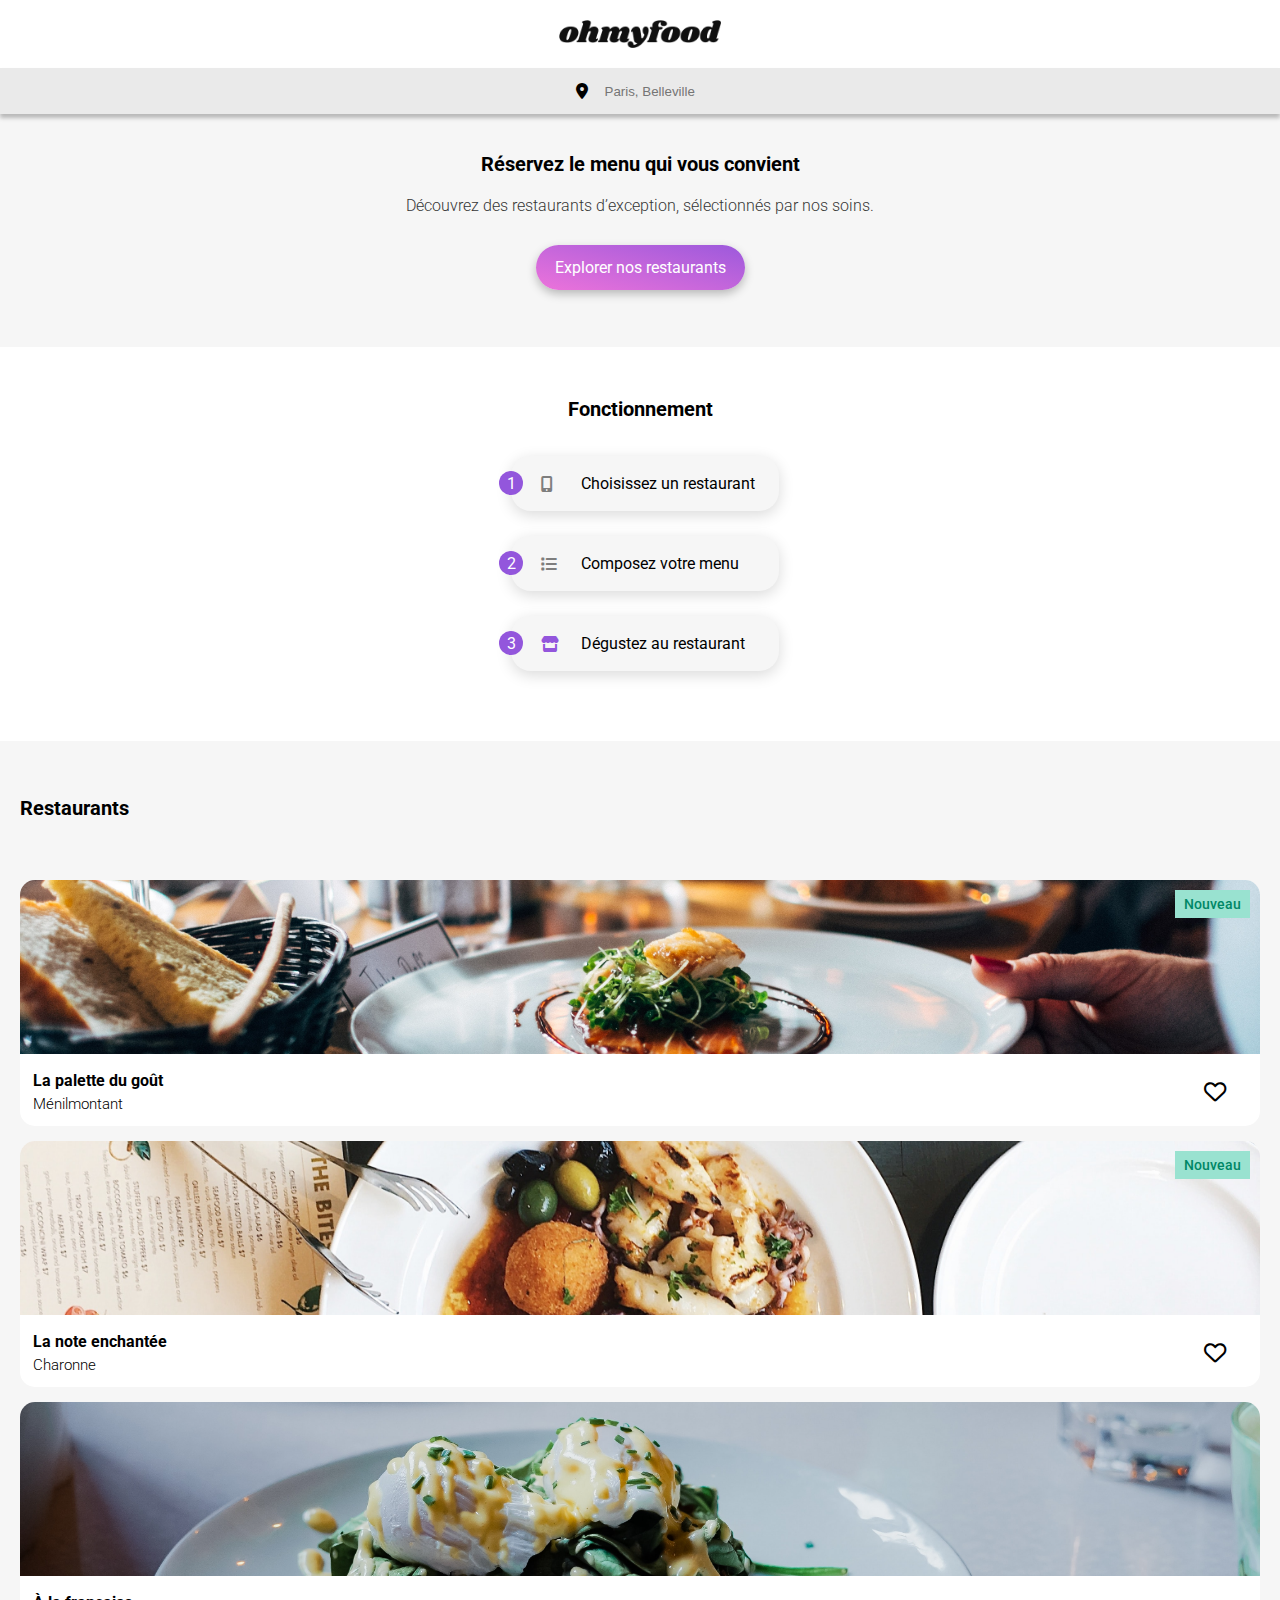
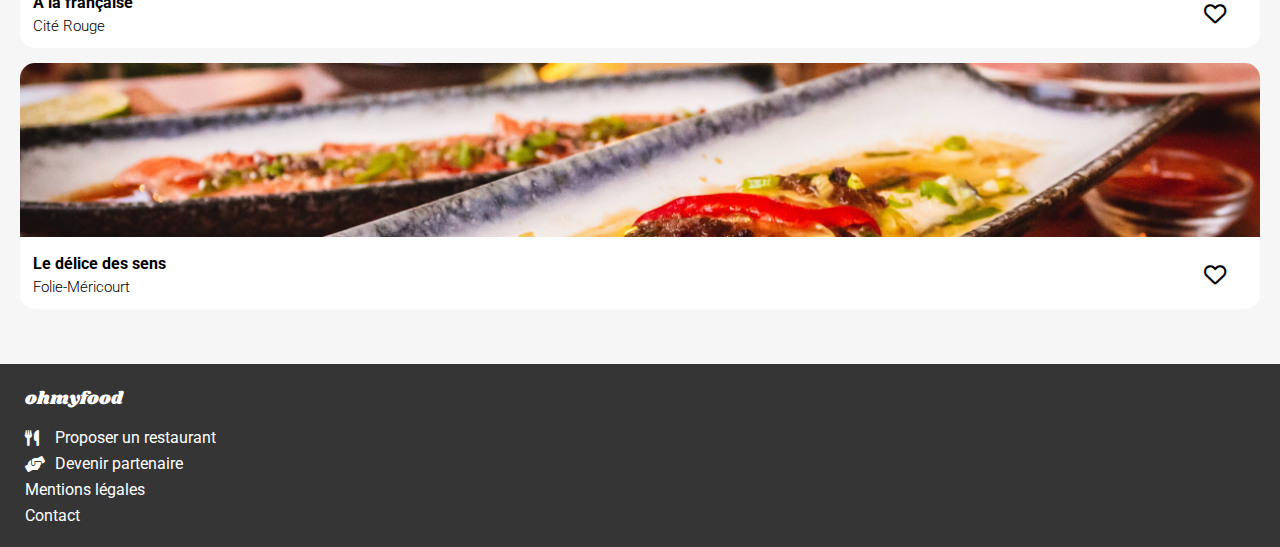
==== index.html @ d8107419 "ajout de l'animation de la slidebar page restaurant" ====
<!DOCTYPE html>
<html lang="fr">
<head>
    <meta charset="UTF-8">
    <meta name="viewport" content="width=device-width, initial-scale=1.0">
    <link href="https://cdnjs.cloudflare.com/ajax/libs/font-awesome/6.0.0-beta3/css/all.min.css" rel="stylesheet">
    <link rel="preconnect" href="https://fonts.googleapis.com">
    <link rel="preconnect" href="https://fonts.gstatic.com" crossorigin>
    <link href="https://fonts.googleapis.com/css2?family=Roboto:wght@300;500;700&family=Shrikhand&display=swap" rel="stylesheet">
    <link rel="stylesheet" href="/assets/scss/bases.css">
    <link rel="stylesheet" href="assets/scss/home-page.css">
    <title>Acceuil Ohmyfood</title>
</head>
<body>
    <header class="header">
        <img class="header_logo" src="/assets/images/logo/ohmyfood.png" alt="ohmyfood">
    </header>
    <main>
            <form class="search-location" action="#" method="get">
                <i class="fa-solid fa-location-dot"></i>
                <input type="text" placeholder="Paris, Belleville">
            </form>
            <section class="link-restaurants">
                <h1>Réservez le menu qui vous convient</h1>
                <p>Découvrez des restaurants d’exception, sélectionnés par nos soins.</p>
                <a class="button" href="la-palette-du-gout.html">Explorer nos restaurants</a>
            </section>
            <section class="how-it-works">
                <h1 class="how-it-works_title">Fonctionnement</h1>
                    <ul class="how-it-works_table">
                        <li class="how-it-works_table_list">
                            <div class="how-it-works_table_list_content">
                                <span class="how-it-works_table_list_numbers">1</span>
                                <i class="fa-solid fa-mobile-screen-button"></i>
                                <p>Choisissez un restaurant</p>
                            </div>
                        </li>
                        <li class="how-it-works_table_list">
                            <div class="how-it-works_table_list_content">
                                <span class="how-it-works_table_list_numbers">2</span>
                                <i class="fa-solid fa-list"></i>
                                <p>Composez votre menu</p>
                            </div>
                        </li>
                        <li class="how-it-works_table_list">
                            <div class="how-it-works_table_list_content">
                                <span class="how-it-works_table_list_numbers">3</span>
                                <i class="fa-solid fa-store"></i>
                                <p>Dégustez au restaurant</p>
                            </div>
                        </li>
                    </ul>
            </section>
    <section class="restaurants">
        <h1>Restaurants</h1>
        <a href="la-palette-du-gout.html">
        <div class="restaurants_container">
            <div class="restaurants_container_card">
                <img src="/assets/images/restaurants/jay-wennington-N_Y88TWmGwA-unsplash.jpg"
                alt="Image du restaurant la palette du goût">
                <span class="restaurants_container_card_new">Nouveau</span>
                <div class="restaurants_container_card_content">
                    <div class="restaurants_container_card_content_text">
                        <h2>La palette du goût</h2>
                        <p>Ménilmontant</p>
                    </div>
                    <input type="checkbox" name="heart" id="heart1">
                    <label for="heart1">
                        <i class="fa-regular fa-heart"></i>
                        <i class="fa-solid fa-heart"></i>
                    </label>
                </div>
            </div>
        </a>
        <a href="la-note-enchantee.html">
            <div class="restaurants_container_card">
                <img src="/assets/images/restaurants/stil-u2Lp8tXIcjw-unsplash.jpg"
                alt="Image du restaurant La note enchantée">
                <span class="restaurants_container_card_new">Nouveau</span>
                <div class="restaurants_container_card_content">
                    <div class="restaurants_container_card_content_text">
                        <h2>La note enchantée</h2>
                        <p>Charonne</p>
                    </div>
                    <input type="checkbox" name="heart" id="heart2">
                    <label for="heart2">
                        <i class="fa-regular fa-heart"></i>
                        <i class="fa-solid fa-heart"></i>
                    </label>
                </div>
            </div>
        </a>
        <a href="a-la-française.html">
            <div class="restaurants_container_card">
                <img src="/assets/images/restaurants/toa-heftiba-DQKerTsQwi0-unsplash.jpg"
                alt="Image du restaurant À la française">
                <div class="restaurants_container_card_content">
                    <div class="restaurants_container_card_content_text">
                        <h2>À la française</h2>
                        <p>Cité Rouge</p>
                    </div>
                    <input type="checkbox" name="heart" id="heart3">
                    <label for="heart3">
                        <i class="fa-regular fa-heart"></i>
                        <i class="fa-solid fa-heart"></i>
                    </label>
                </div>
            </div>
        </a>
        <a href="le-delice-des-sens.html">
        <div class="restaurants_container_card">
                <img src="/assets/images/restaurants/louis-hansel-shotsoflouis-qNBGVyOCY8Q-unsplash.jpg"
                alt="Image du restaurant Le délice des sens">
                <div class="restaurants_container_card_content">
                    <div class="restaurants_container_card_content_text">
                        <h2>Le délice des sens</h2>
                        <p>Folie-Méricourt</p>
                    </div>
                    <input type="checkbox" name="heart" id="heart4">
                    <label for="heart4">
                        <i class="fa-regular fa-heart"></i>
                        <i class="fa-solid fa-heart"></i>
                    </label>
                </div>
            </div>
        </a>
        </div>
    </section>
</main>
    <footer class="footer">
        <h1 class="footer_logo">ohmyfood</h1>
        <ul class="footer_links">
            <li>
                <a href="#">
                    <i class="fa-solid fa-utensils"></i>
                    Proposer un restaurant
                </a>
            </li>
            <li>
                <a href="#">
                    <i class="fa-solid fa-handshake-angle"></i>
                    Devenir partenaire
                </a>
            </li>
            <li>
                <a href="#">
                    Mentions légales
                </a>
            </li>
            <li>
                <a href="mailto:ohmyfood@email.com?subject=Contact">
                    Contact
                </a>
            </li>
        </ul>
    </footer>

</body>
</html>
---- assets/scss/bases.css ----
.header {
  background-color: white;
  padding: 20px;
  box-shadow: 0px 2px 4px 0px rgba(0, 0, 0, 0.1490196078);
}
.header_logo {
  width: 162px;
}

.footer {
  display: flex;
  flex-direction: column;
  justify-content: center;
  align-items: baseline;
  gap: 16px;
  padding: 22px 25px;
}
.footer_logo {
  color: white;
}
.footer_links {
  display: flex;
  flex-direction: column;
  justify-content: baseline;
  align-items: baseline;
  gap: 7px;
}
.footer_links i {
  width: 20px;
}
.footer_links a {
  display: flex;
  flex-direction: row;
  justify-content: baseline;
  align-items: center;
  gap: 10px;
}

* {
  margin: 0;
  padding: 0;
  box-sizing: border-box;
}

body {
  font-family: "Roboto";
  font-size: 16px;
  font-weight: 400;
  background-color: #F6F6F6;
}

img {
  object-fit: cover;
}

h1 {
  font-family: "Roboto";
  font-size: 20px;
  font-weight: 700;
}

a {
  color: white;
  text-decoration: none;
}

li {
  list-style-type: none;
}

input[type=checkbox] {
  display: none;
}

footer {
  background-color: #353535;
}
footer .footer_logo {
  font-family: "Shrikhand";
  font-size: 18px;
  font-weight: 400;
}

/*# sourceMappingURL=bases.css.map */
---- assets/scss/home-page.css ----
.button, .submit {
  transition: all 300ms;
}

.button:hover, .submit:hover {
  opacity: 0.8;
  box-shadow: 0px 4px 10px 0px rgba(0, 0, 0, 0.4392156863);
}

.fa-solid.fa-heart {
  background: linear-gradient(193.33deg, #9356DC -11.44%, #FF79DA 123.93%);
  background-clip: text;
  -webkit-background-clip: text;
  -webkit-text-fill-color: transparent;
  opacity: 0;
}

input:checked + label .fa-solid.fa-heart {
  opacity: 1;
}

.menu_cards_slidebar {
  transition: all 500ms ease;
}

input:checked ~ .menu_cards_slidebar {
  transform: translateX(-50px);
  box-shadow: -15px 0 30px rgb(255, 255, 255);
}

input:checked + label span {
  width: 65%;
  overflow: hidden;
  text-overflow: ellipsis;
  white-space: nowrap;
}

label span {
  transition: all 1s;
}

.header {
  display: flex;
  flex-direction: row;
  justify-content: center;
  align-items: center;
  gap: 0;
}

.link-restaurants p {
  font-family: "Roboto";
  font-size: 16px;
  font-weight: 300;
  color: #353535;
}

.restaurants h2 {
  font-family: "Roboto";
  font-size: 16px;
  font-weight: 700;
}
.restaurants p {
  font-family: "Roboto";
  font-size: 15px;
  font-weight: 300;
}

main .search-location {
  display: flex;
  flex-direction: row;
  justify-content: center;
  align-items: center;
  gap: 17px;
  background-color: #EAEAEA;
  box-shadow: 0px 4px 4px 0px rgba(0, 0, 0, 0.2509803922);
  padding: 15px;
}
main .search-location input {
  outline: none;
  border: none;
  width: 100px;
  background-color: inherit;
}
main .link-restaurants {
  display: flex;
  flex-direction: column;
  justify-content: center;
  align-items: center;
  gap: 0;
  padding: 38px 0 57px;
  text-align: center;
}
main .link-restaurants h1 {
  width: 70%;
}
main .link-restaurants p {
  margin: 20px 0 30px;
  width: 90%;
}
main .link-restaurants .button {
  padding: 13px 19px;
  background: linear-gradient(193.33deg, #9356DC -11.44%, #FF79DA 123.93%);
  border-radius: 25px;
  box-shadow: 0px 4px 10px 0px rgba(0, 0, 0, 0.2509803922);
}
main .how-it-works {
  display: flex;
  flex-direction: column;
  justify-content: center;
  align-items: center;
  gap: 35px;
  background-color: white;
  padding: 50px 20px 70px;
}
main .how-it-works_table {
  display: flex;
  flex-direction: column;
  justify-content: center;
  align-items: center;
  gap: 25px;
}
main .how-it-works_table_list {
  position: relative;
  background-color: #F6F6F6;
  box-shadow: 0px 4px 15px 0px rgba(0, 0, 0, 0.1490196078);
  border-radius: 20px;
  width: 268px;
  padding: 18px 0px;
  margin-left: 10px;
}
main .how-it-works_table_list_content {
  display: flex;
  flex-direction: row;
  justify-content: baseline;
  align-items: center;
  gap: 20px;
  padding-left: 30px;
}
main .how-it-works_table_list i {
  color: #7E7E7E;
  width: 20px;
}
main .how-it-works_table_list .fa-store {
  color: #9356DC;
}
main .how-it-works_table_list_numbers {
  display: flex;
  flex-direction: row;
  justify-content: center;
  align-items: center;
  gap: 0;
  position: absolute;
  top: 15px;
  left: -12px;
  right: 0px;
  bottom: 0px;
  width: 24px;
  height: 24px;
  border-radius: 50%;
  background-color: #9356DC;
  color: white;
}
main .restaurants {
  display: flex;
  flex-direction: column;
  justify-content: baseline;
  align-items: baseline;
  gap: 30px;
  padding: 55px 20px;
}
main .restaurants a {
  width: 100%;
  color: inherit;
}
main .restaurants_container {
  display: flex;
  flex-direction: column;
  justify-content: center;
  align-items: center;
  gap: 15px;
  width: 100%;
}
main .restaurants_container_card {
  position: relative;
  width: 100%;
  background-color: white;
  border-radius: 15px;
}
main .restaurants_container_card_new {
  position: absolute;
  top: 10px;
  right: 10px;
  font-size: 14px;
  font-weight: 500;
  background-color: #99E2D0;
  color: #008766;
  padding: 6px 9px;
}
main .restaurants_container_card img {
  width: 100%;
  height: 174px;
  border-radius: 15px 15px 0 0;
}
main .restaurants_container_card_content {
  display: flex;
  flex-direction: row;
  justify-content: space-between;
  align-items: center;
  gap: 0;
  padding: 13px 25px 13px 13px;
}
main .restaurants_container_card_content_text {
  display: flex;
  flex-direction: column;
  justify-content: baseline;
  align-items: baseline;
  gap: 5px;
}
main .restaurants_container_card_content label {
  display: flex;
  flex-direction: row;
  justify-content: center;
  align-items: center;
  gap: 0;
  position: relative;
  width: 40px;
  height: 40px;
  cursor: pointer;
}
main .restaurants_container_card_content label .fa-regular.fa-heart {
  display: flex;
  flex-direction: row;
  justify-content: center;
  align-items: center;
  gap: 0;
  position: relative;
  font-size: 1.4rem;
  z-index: 1;
}
main .restaurants_container_card_content label .fa-solid.fa-heart {
  display: flex;
  flex-direction: row;
  justify-content: center;
  align-items: center;
  gap: 0;
  position: absolute;
  font-size: 1.4rem;
  z-index: 2;
}

/*# sourceMappingURL=home-page.css.map */
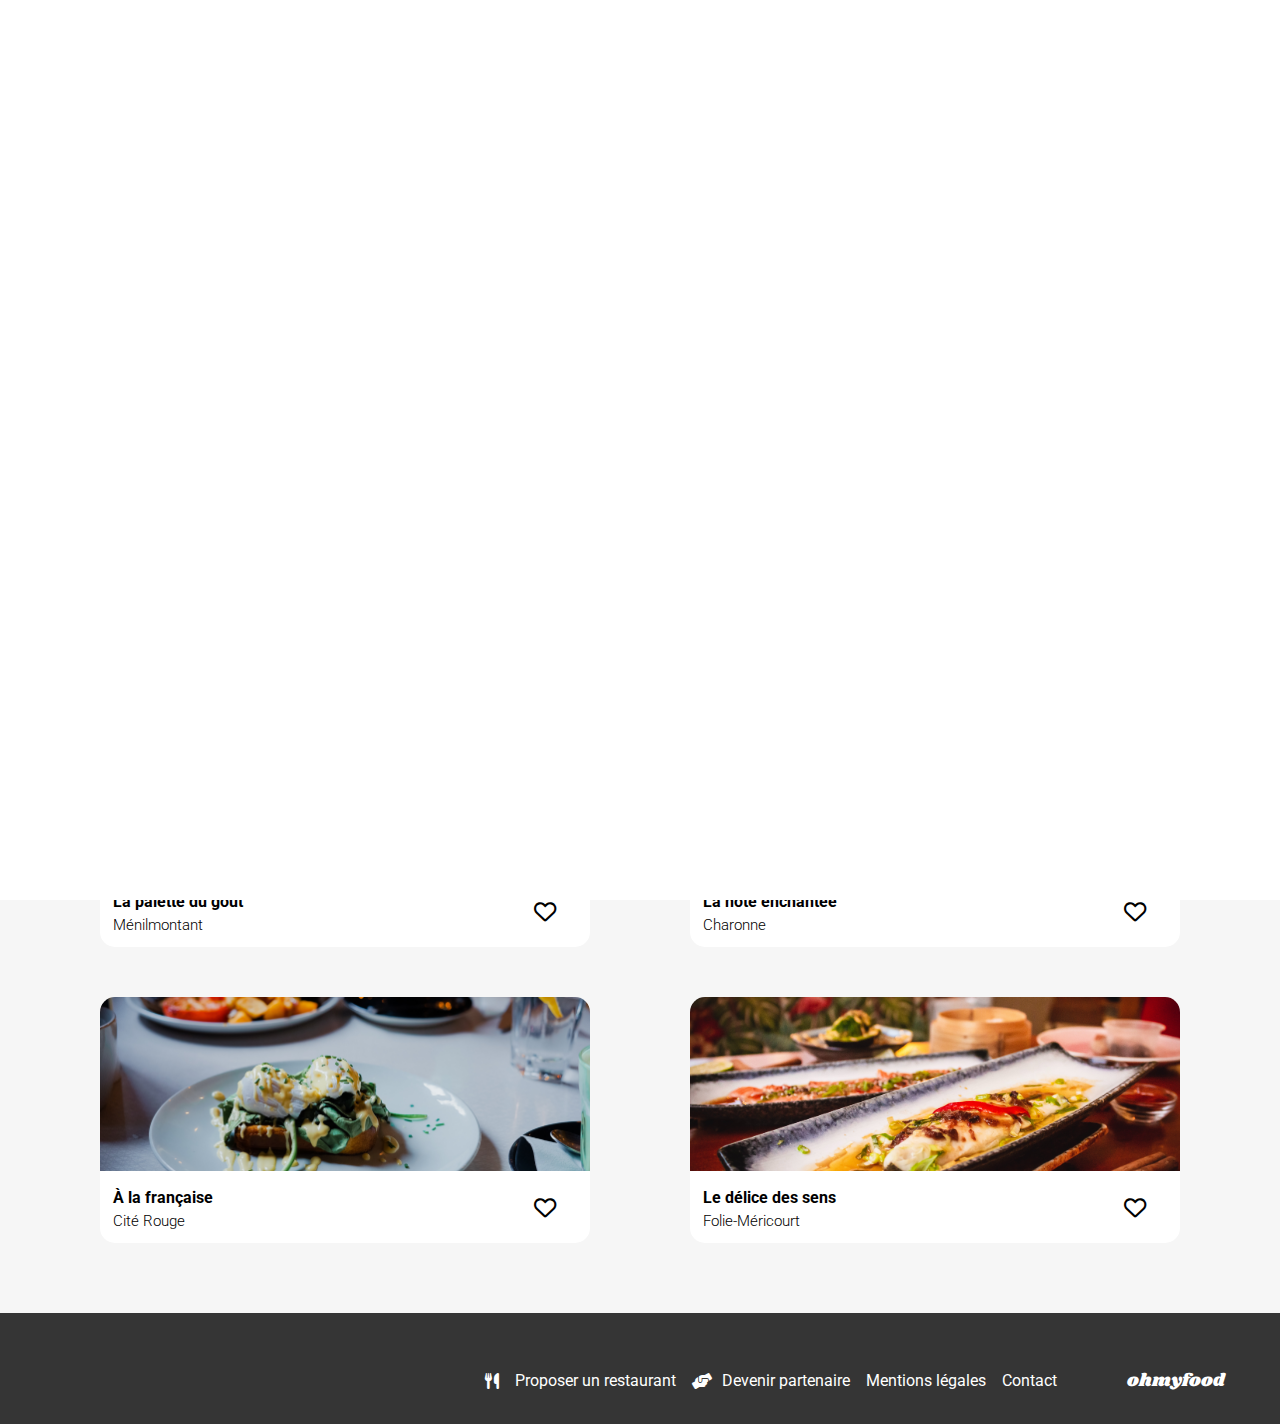
==== commit d12cfb81: "projet fonctionnel manque relecture et correctifs" ====
--- a/index.html
+++ b/index.html
@@ -7,15 +7,14 @@
     <link rel="preconnect" href="https://fonts.googleapis.com">
     <link rel="preconnect" href="https://fonts.gstatic.com" crossorigin>
     <link href="https://fonts.googleapis.com/css2?family=Roboto:wght@300;500;700&family=Shrikhand&display=swap" rel="stylesheet">
-    <link rel="stylesheet" href="/assets/scss/bases.css">
     <link rel="stylesheet" href="assets/scss/home-page.css">
     <title>Acceuil Ohmyfood</title>
 </head>
-<body>
-    <header class="header">
-        <img class="header_logo" src="/assets/images/logo/ohmyfood.png" alt="ohmyfood">
-    </header>
-    <main>
+<body class="body-acceuil">
+        <header class="header">
+            <img class="header_logo" src="/assets/images/logo/ohmyfood.png" alt="ohmyfood">
+        </header>
+        <main>
             <form class="search-location" action="#" method="get">
                 <i class="fa-solid fa-location-dot"></i>
                 <input type="text" placeholder="Paris, Belleville">
@@ -26,134 +25,154 @@
                 <a class="button" href="la-palette-du-gout.html">Explorer nos restaurants</a>
             </section>
             <section class="how-it-works">
-                <h1 class="how-it-works_title">Fonctionnement</h1>
-                    <ul class="how-it-works_table">
-                        <li class="how-it-works_table_list">
-                            <div class="how-it-works_table_list_content">
-                                <span class="how-it-works_table_list_numbers">1</span>
+                <div class="how-it-works_container">
+                    <h2>Fonctionnement</h2>
+                    <ul class="how-it-works_container_table">
+                        <li class="how-it-works_container_table_list">
+                            <div class="how-it-works_container_table_list_content">
+                                <span class="how-it-works_container_table_list_content_numbers">1</span>
                                 <i class="fa-solid fa-mobile-screen-button"></i>
                                 <p>Choisissez un restaurant</p>
                             </div>
                         </li>
-                        <li class="how-it-works_table_list">
-                            <div class="how-it-works_table_list_content">
-                                <span class="how-it-works_table_list_numbers">2</span>
+                        <li class="how-it-works_container_table_list">
+                            <div class="how-it-works_container_table_list_content">
+                                <span class="how-it-works_container_table_list_content_numbers">2</span>
                                 <i class="fa-solid fa-list"></i>
                                 <p>Composez votre menu</p>
                             </div>
                         </li>
-                        <li class="how-it-works_table_list">
-                            <div class="how-it-works_table_list_content">
-                                <span class="how-it-works_table_list_numbers">3</span>
+                        <li class="how-it-works_container_table_list">
+                            <div class="how-it-works_container_table_list_content">
+                                <span class="how-it-works_container_table_list_content_numbers">3</span>
                                 <i class="fa-solid fa-store"></i>
                                 <p>Dégustez au restaurant</p>
                             </div>
                         </li>
                     </ul>
+                </div>
             </section>
-    <section class="restaurants">
-        <h1>Restaurants</h1>
-        <a href="la-palette-du-gout.html">
-        <div class="restaurants_container">
-            <div class="restaurants_container_card">
-                <img src="/assets/images/restaurants/jay-wennington-N_Y88TWmGwA-unsplash.jpg"
-                alt="Image du restaurant la palette du goût">
-                <span class="restaurants_container_card_new">Nouveau</span>
-                <div class="restaurants_container_card_content">
-                    <div class="restaurants_container_card_content_text">
-                        <h2>La palette du goût</h2>
-                        <p>Ménilmontant</p>
+            <section class="restaurants">
+                <div class="restaurants_container">
+
+                    <div class="restaurants_container_title">
+                        <h2>Restaurants</h2>
                     </div>
-                    <input type="checkbox" name="heart" id="heart1">
-                    <label for="heart1">
-                        <i class="fa-regular fa-heart"></i>
-                        <i class="fa-solid fa-heart"></i>
-                    </label>
-                </div>
-            </div>
-        </a>
-        <a href="la-note-enchantee.html">
-            <div class="restaurants_container_card">
-                <img src="/assets/images/restaurants/stil-u2Lp8tXIcjw-unsplash.jpg"
-                alt="Image du restaurant La note enchantée">
-                <span class="restaurants_container_card_new">Nouveau</span>
-                <div class="restaurants_container_card_content">
-                    <div class="restaurants_container_card_content_text">
-                        <h2>La note enchantée</h2>
-                        <p>Charonne</p>
+                        <div class="restaurants_container_box">
+                            <div class="restaurants_container_box_card">
+                                <a href="la-palette-du-gout.html">
+                                    <img src="/assets/images/restaurants/jay-wennington-N_Y88TWmGwA-unsplash.jpg"
+                                    alt="Image du restaurant la palette du goût">
+                                </a>
+                                <span class="restaurants_container_box_card_new">Nouveau</span>
+                                <div class="restaurants_container_box_card_content">
+                                    <div class="restaurants_container_box_card_content_text">
+                                        <h3>La palette du goût</h3>
+                                        <p>Ménilmontant</p>
+                                    </div>
+                                    <input type="checkbox" name="heart" id="heart1">
+                                    <label for="heart1">
+                                        <i class="fa-regular fa-heart"></i>
+                                        <i class="fa-solid fa-heart"></i>
+                                    </label>
+                                </div>
+                            </div>
+                            <div class="restaurants_container_box_card">
+                                <a href="la-note-enchantee.html">
+                                    <img src="/assets/images/restaurants/stil-u2Lp8tXIcjw-unsplash.jpg"
+                                    alt="Image du restaurant La note enchantée">
+                                </a>
+                                <span class="restaurants_container_box_card_new">Nouveau</span>
+                                <div class="restaurants_container_box_card_content">
+                                    <div class="restaurants_container_box_card_content_text">
+                                        <h3>La note enchantée</h3>
+                                        <p>Charonne</p>
+                                    </div>
+                                    <input type="checkbox" name="heart" id="heart2">
+                                    <label for="heart2">
+                                        <i class="fa-regular fa-heart"></i>
+                                        <i class="fa-solid fa-heart"></i>
+                                    </label>
+                                </div>
+                            </div>
+                        </div>
+                        <div class="restaurants_container_box">
+                            <div class="restaurants_container_box_card">
+                                <a href="a-la-française.html">
+                                    <img src="/assets/images/restaurants/toa-heftiba-DQKerTsQwi0-unsplash.jpg"
+                                    alt="Image du restaurant À la française">
+                                </a>
+                                <div class="restaurants_container_box_card_content">
+                                    <div class="restaurants_container_box_card_content_text">
+                                        <h3>À la française</h3>
+                                        <p>Cité Rouge</p>
+                                    </div>
+                                    <input type="checkbox" name="heart" id="heart3">
+                                    <label for="heart3">
+                                        <i class="fa-regular fa-heart"></i>
+                                        <i class="fa-solid fa-heart"></i>
+                                    </label>
+                                </div>
+                            </div>
+                            <div class="restaurants_container_box_card">
+                                <a href="le-delice-des-sens.html">
+                                    <img src="/assets/images/restaurants/louis-hansel-shotsoflouis-qNBGVyOCY8Q-unsplash.jpg"
+                                    alt="Image du restaurant Le délice des sens">
+                                </a>
+                                <div class="restaurants_container_box_card_content">
+                                    <div class="restaurants_container_box_card_content_text">
+                                        <h3>Le délice des sens</h3>
+                                        <p>Folie-Méricourt</p>
+                                    </div>
+                                    <input type="checkbox" name="heart" id="heart4">
+                                    <label for="heart4">
+                                        <i class="fa-regular fa-heart"></i>
+                                        <i class="fa-solid fa-heart"></i>
+                                    </label>
+                                </div>
+                            </div>
+                        </div>
                     </div>
-                    <input type="checkbox" name="heart" id="heart2">
-                    <label for="heart2">
-                        <i class="fa-regular fa-heart"></i>
-                        <i class="fa-solid fa-heart"></i>
-                    </label>
-                </div>
-            </div>
-        </a>
-        <a href="a-la-française.html">
-            <div class="restaurants_container_card">
-                <img src="/assets/images/restaurants/toa-heftiba-DQKerTsQwi0-unsplash.jpg"
-                alt="Image du restaurant À la française">
-                <div class="restaurants_container_card_content">
-                    <div class="restaurants_container_card_content_text">
-                        <h2>À la française</h2>
-                        <p>Cité Rouge</p>
-                    </div>
-                    <input type="checkbox" name="heart" id="heart3">
-                    <label for="heart3">
-                        <i class="fa-regular fa-heart"></i>
-                        <i class="fa-solid fa-heart"></i>
-                    </label>
-                </div>
-            </div>
-        </a>
-        <a href="le-delice-des-sens.html">
-        <div class="restaurants_container_card">
-                <img src="/assets/images/restaurants/louis-hansel-shotsoflouis-qNBGVyOCY8Q-unsplash.jpg"
-                alt="Image du restaurant Le délice des sens">
-                <div class="restaurants_container_card_content">
-                    <div class="restaurants_container_card_content_text">
-                        <h2>Le délice des sens</h2>
-                        <p>Folie-Méricourt</p>
-                    </div>
-                    <input type="checkbox" name="heart" id="heart4">
-                    <label for="heart4">
-                        <i class="fa-regular fa-heart"></i>
-                        <i class="fa-solid fa-heart"></i>
-                    </label>
-                </div>
-            </div>
-        </a>
-        </div>
-    </section>
-</main>
-    <footer class="footer">
-        <h1 class="footer_logo">ohmyfood</h1>
-        <ul class="footer_links">
-            <li>
-                <a href="#">
-                    <i class="fa-solid fa-utensils"></i>
-                    Proposer un restaurant
-                </a>
-            </li>
-            <li>
-                <a href="#">
-                    <i class="fa-solid fa-handshake-angle"></i>
-                    Devenir partenaire
-                </a>
-            </li>
-            <li>
-                <a href="#">
-                    Mentions légales
-                </a>
-            </li>
-            <li>
-                <a href="mailto:ohmyfood@email.com?subject=Contact">
-                    Contact
-                </a>
-            </li>
-        </ul>
-    </footer>
-
+            </section>
+        </main>
+        <footer class="footer">
+            <h2 class="footer_logo">ohmyfood</h2>
+            <ul class="footer_links">
+                <li>
+                    <a href="#">
+                        <i class="fa-solid fa-utensils"></i>
+                        Proposer un restaurant
+                    </a>
+                </li>
+                <li>
+                    <a href="#">
+                        <i class="fa-solid fa-handshake-angle"></i>
+                        Devenir partenaire
+                    </a>
+                </li>
+                <li>
+                    <a href="#">
+                        Mentions légales
+                    </a>
+                </li>
+                <li>
+                    <a href="mailto:ohmyfood@email.com?subject=Contact">
+                        Contact
+                    </a>
+                </li>
+            </ul>
+        </footer>
+        
+        
+    <div class="loader">
+        <span>o</span>
+        <span>h</span>
+        <span>m</span>
+        <span>y</span>
+        <span>f</span>
+        <span>o</span>
+        <span>o</span>
+        <span>d</span>
+    </div>
 </body>
 </html>--- a/assets/scss/home-page.css
+++ b/assets/scss/home-page.css
@@ -13,6 +13,7 @@
   -webkit-background-clip: text;
   -webkit-text-fill-color: transparent;
   opacity: 0;
+  transition: all 300ms;
 }
 
 input:checked + label .fa-solid.fa-heart {
@@ -36,7 +37,260 @@
 }
 
 label span {
-  transition: all 1s;
+  animation: visible 900ms ease-in-out forwards;
+  opacity: 0;
+}
+
+.entrees span:nth-child(1) {
+  animation-delay: 0.1s;
+}
+
+.entrees span:nth-child(2) {
+  animation-delay: 0.2s;
+}
+
+.entrees span:nth-child(3) {
+  animation-delay: 0.3s;
+}
+
+.plats span:nth-child(1) {
+  animation-delay: 0.4s;
+}
+
+.plats span:nth-child(2) {
+  animation-delay: 0.5s;
+}
+
+.plats span:nth-child(3) {
+  animation-delay: 0.6s;
+}
+
+.desserts span:nth-child(1) {
+  animation-delay: 0.7s;
+}
+
+.desserts span:nth-child(2) {
+  animation-delay: 0.8s;
+}
+
+.desserts span:nth-child(3) {
+  animation-delay: 0.9s;
+}
+
+@keyframes visible {
+  0% {
+    opacity: 0;
+  }
+  100% {
+    opacity: 1;
+  }
+}
+@keyframes invisible {
+  0% {
+    opacity: 1;
+  }
+  100% {
+    opacity: 0;
+  }
+}
+.loader {
+  width: 100%;
+  height: 100%;
+  position: fixed;
+  top: 0;
+  left: 0;
+  display: flex;
+  flex-direction: row;
+  justify-content: center;
+  align-items: center;
+  gap: 0;
+  background-color: white;
+  animation: out 20s forwards, invisible ease-out 0.5s 19.5s;
+  z-index: 999;
+}
+
+@keyframes out {
+  100% {
+    display: none;
+  }
+}
+.body-acceuil {
+  overflow: hidden;
+  animation: overflow 0s 20s forwards;
+}
+
+@keyframes overflow {
+  100% {
+    overflow: visible;
+  }
+}
+.loader span {
+  font-family: "Shrikhand";
+  font-size: 40px;
+  letter-spacing: 10px;
+  opacity: 0;
+}
+@media screen and (min-width: 900px) {
+  .loader span {
+    font-size: 80px;
+  }
+}
+
+.loader span:nth-child(1) {
+  animation: loadermain 2.33s 0.33s both infinite;
+}
+
+.loader span:nth-child(2) {
+  animation: loadermain2 2.33s 0.33s both infinite;
+}
+
+.loader span:nth-child(3) {
+  animation: loadermain 2.33s 0.66s both infinite;
+}
+
+.loader span:nth-child(4) {
+  animation: loadermain2 2.33s 0.66s both infinite;
+}
+
+.loader span:nth-child(5) {
+  animation: loadermain 2.33s 1s both infinite;
+}
+
+.loader span:nth-child(6) {
+  animation: loadermain2 2.33s 1s both infinite;
+}
+
+.loader span:nth-child(7) {
+  animation: loadermain 2.33s 1s both infinite;
+}
+
+.loader span:nth-child(8) {
+  animation: loadermain2 2.33s 1s both infinite;
+}
+
+@keyframes loadermain {
+  33% {
+    transform: scale(1.5);
+    color: #9356DC;
+    opacity: 1;
+    text-shadow: 3px 3px 5px #5e398c;
+    @media screen and (min-width: 900px) {
+      text-shadow: 6px 6px 10px #5e398c;
+    }
+  }
+}
+@keyframes loadermain2 {
+  33% {
+    transform: scale(1.5);
+    color: #FF79DA;
+    opacity: 1;
+    text-shadow: 3px 3px 5px #793967;
+    @media screen and (min-width: 900px) {
+      text-shadow: 6px 6px 10px #793967;
+    }
+  }
+}
+.header {
+  background-color: white;
+  padding: 20px;
+  box-shadow: 0px 2px 4px 0px rgba(0, 0, 0, 0.1490196078);
+}
+.header_logo {
+  width: 58%;
+  max-width: 200px;
+}
+
+.footer {
+  display: flex;
+  flex-direction: column;
+  justify-content: center;
+  align-items: baseline;
+  gap: 16px;
+  padding: 22px 25px;
+}
+@media screen and (min-width: 900px) {
+  .footer {
+    display: flex;
+    flex-direction: row-reverse;
+    justify-content: flex-start;
+    align-items: center;
+    gap: 70px;
+    padding: 55px 55px 30px;
+  }
+}
+.footer_logo {
+  color: white;
+}
+.footer_links {
+  display: flex;
+  flex-direction: column;
+  justify-content: flex-start;
+  align-items: baseline;
+  gap: 7px;
+}
+@media screen and (min-width: 900px) {
+  .footer_links {
+    display: flex;
+    flex-direction: row;
+    justify-content: flex-start;
+    align-items: center;
+    gap: 16px;
+  }
+}
+.footer_links i {
+  width: 20px;
+}
+.footer_links a {
+  display: flex;
+  flex-direction: row;
+  justify-content: flex-start;
+  align-items: center;
+  gap: 10px;
+}
+
+* {
+  margin: 0;
+  padding: 0;
+  box-sizing: border-box;
+}
+
+body {
+  font-family: "Roboto";
+  font-size: 16px;
+  font-weight: 400;
+  background-color: #F6F6F6;
+}
+
+img {
+  object-fit: cover;
+}
+
+h1, h2 {
+  font-family: "Roboto";
+  font-size: 20px;
+  font-weight: 700;
+}
+
+a {
+  color: white;
+  text-decoration: none;
+}
+
+li {
+  list-style-type: none;
+}
+
+input[type=checkbox] {
+  display: none;
+}
+
+footer {
+  background-color: #353535;
+}
+footer .footer_logo {
+  font-family: "Shrikhand";
+  font-size: 18px;
+  font-weight: 400;
 }
 
 .header {
@@ -54,7 +308,7 @@
   color: #353535;
 }
 
-.restaurants h2 {
+.restaurants h3 {
   font-family: "Roboto";
   font-size: 16px;
   font-weight: 700;
@@ -108,49 +362,66 @@
   flex-direction: column;
   justify-content: center;
   align-items: center;
-  gap: 35px;
+  gap: 25px;
   background-color: white;
   padding: 50px 20px 70px;
 }
-main .how-it-works_table {
-  display: flex;
-  flex-direction: column;
-  justify-content: center;
-  align-items: center;
+@media screen and (min-width: 900px) {
+  main .how-it-works {
+    padding: 50px 30px 70px;
+  }
+}
+main .how-it-works_container {
+  display: flex;
+  flex-direction: column;
+  justify-content: center;
+  align-items: baseline;
   gap: 25px;
-}
-main .how-it-works_table_list {
+  width: 100%;
+  max-width: 335px;
+}
+@media screen and (min-width: 900px) {
+  main .how-it-works_container {
+    max-width: 1050px;
+  }
+}
+main .how-it-works_container_table {
+  display: flex;
+  flex-direction: column;
+  justify-content: center;
+  align-items: center;
+  gap: 25px;
+  width: 100%;
+}
+@media screen and (min-width: 900px) {
+  main .how-it-works_container_table {
+    flex-direction: row;
+  }
+}
+main .how-it-works_container_table_list {
   position: relative;
   background-color: #F6F6F6;
   box-shadow: 0px 4px 15px 0px rgba(0, 0, 0, 0.1490196078);
   border-radius: 20px;
-  width: 268px;
-  padding: 18px 0px;
-  margin-left: 10px;
-}
-main .how-it-works_table_list_content {
-  display: flex;
-  flex-direction: row;
-  justify-content: baseline;
-  align-items: center;
-  gap: 20px;
-  padding-left: 30px;
-}
-main .how-it-works_table_list i {
-  color: #7E7E7E;
-  width: 20px;
-}
-main .how-it-works_table_list .fa-store {
-  color: #9356DC;
-}
-main .how-it-works_table_list_numbers {
+  width: 100%;
+  padding: 30px 0px 30px 30px;
+  margin-left: 12px;
+}
+main .how-it-works_container_table_list_content {
+  display: flex;
+  flex-direction: row;
+  justify-content: center;
+  align-items: center;
+  gap: 0;
+}
+main .how-it-works_container_table_list_content_numbers {
   display: flex;
   flex-direction: row;
   justify-content: center;
   align-items: center;
   gap: 0;
   position: absolute;
-  top: 15px;
+  top: 27px;
   left: -12px;
   right: 0px;
   bottom: 0px;
@@ -160,33 +431,90 @@
   background-color: #9356DC;
   color: white;
 }
+main .how-it-works_container_table_list i {
+  position: absolute;
+  left: 30px;
+  color: #7E7E7E;
+  width: 20px;
+}
+main .how-it-works_container_table_list .fa-store {
+  color: #9356DC;
+}
 main .restaurants {
   display: flex;
   flex-direction: column;
-  justify-content: baseline;
-  align-items: baseline;
+  justify-content: center;
+  align-items: center;
   gap: 30px;
   padding: 55px 20px;
 }
-main .restaurants a {
-  width: 100%;
-  color: inherit;
+@media screen and (min-width: 900px) {
+  main .restaurants {
+    padding: 50px 100px 70px;
+  }
 }
 main .restaurants_container {
   display: flex;
   flex-direction: column;
   justify-content: center;
-  align-items: center;
+  align-items: baseline;
   gap: 15px;
   width: 100%;
-}
-main .restaurants_container_card {
+  max-width: 490px;
+}
+@media screen and (min-width: 900px) {
+  main .restaurants_container {
+    display: flex;
+    flex-direction: column;
+    justify-content: center;
+    align-items: baseline;
+    gap: 50px;
+    max-width: 1080px;
+  }
+}
+main .restaurants_container_title {
+  margin-bottom: 20px;
+}
+@media screen and (min-width: 900px) {
+  main .restaurants_container_title {
+    margin-bottom: -25px;
+  }
+}
+main .restaurants_container_box {
+  display: flex;
+  flex-direction: column;
+  justify-content: center;
+  align-items: baseline;
+  gap: 15px;
+  width: 100%;
+}
+@media screen and (min-width: 900px) {
+  main .restaurants_container_box {
+    display: flex;
+    flex-direction: row;
+    justify-content: center;
+    align-items: baseline;
+    gap: 100px;
+  }
+}
+main .restaurants_container_box_card {
   position: relative;
   width: 100%;
+  max-width: 490px;
   background-color: white;
   border-radius: 15px;
 }
-main .restaurants_container_card_new {
+main .restaurants_container_box_card a {
+  width: 100%;
+  color: inherit;
+}
+main .restaurants_container_box_card a img {
+  width: 100%;
+  max-width: 490px;
+  height: 174px;
+  border-radius: 15px 15px 0 0;
+}
+main .restaurants_container_box_card_new {
   position: absolute;
   top: 10px;
   right: 10px;
@@ -196,12 +524,7 @@
   color: #008766;
   padding: 6px 9px;
 }
-main .restaurants_container_card img {
-  width: 100%;
-  height: 174px;
-  border-radius: 15px 15px 0 0;
-}
-main .restaurants_container_card_content {
+main .restaurants_container_box_card_content {
   display: flex;
   flex-direction: row;
   justify-content: space-between;
@@ -209,14 +532,7 @@
   gap: 0;
   padding: 13px 25px 13px 13px;
 }
-main .restaurants_container_card_content_text {
-  display: flex;
-  flex-direction: column;
-  justify-content: baseline;
-  align-items: baseline;
-  gap: 5px;
-}
-main .restaurants_container_card_content label {
+main .restaurants_container_box_card_content label {
   display: flex;
   flex-direction: row;
   justify-content: center;
@@ -227,7 +543,7 @@
   height: 40px;
   cursor: pointer;
 }
-main .restaurants_container_card_content label .fa-regular.fa-heart {
+main .restaurants_container_box_card_content label .fa-regular.fa-heart {
   display: flex;
   flex-direction: row;
   justify-content: center;
@@ -237,7 +553,7 @@
   font-size: 1.4rem;
   z-index: 1;
 }
-main .restaurants_container_card_content label .fa-solid.fa-heart {
+main .restaurants_container_box_card_content label .fa-solid.fa-heart {
   display: flex;
   flex-direction: row;
   justify-content: center;
@@ -247,5 +563,12 @@
   font-size: 1.4rem;
   z-index: 2;
 }
+main .restaurants_container_box_card_content_text {
+  display: flex;
+  flex-direction: column;
+  justify-content: center;
+  align-items: baseline;
+  gap: 5px;
+}
 
 /*# sourceMappingURL=home-page.css.map */
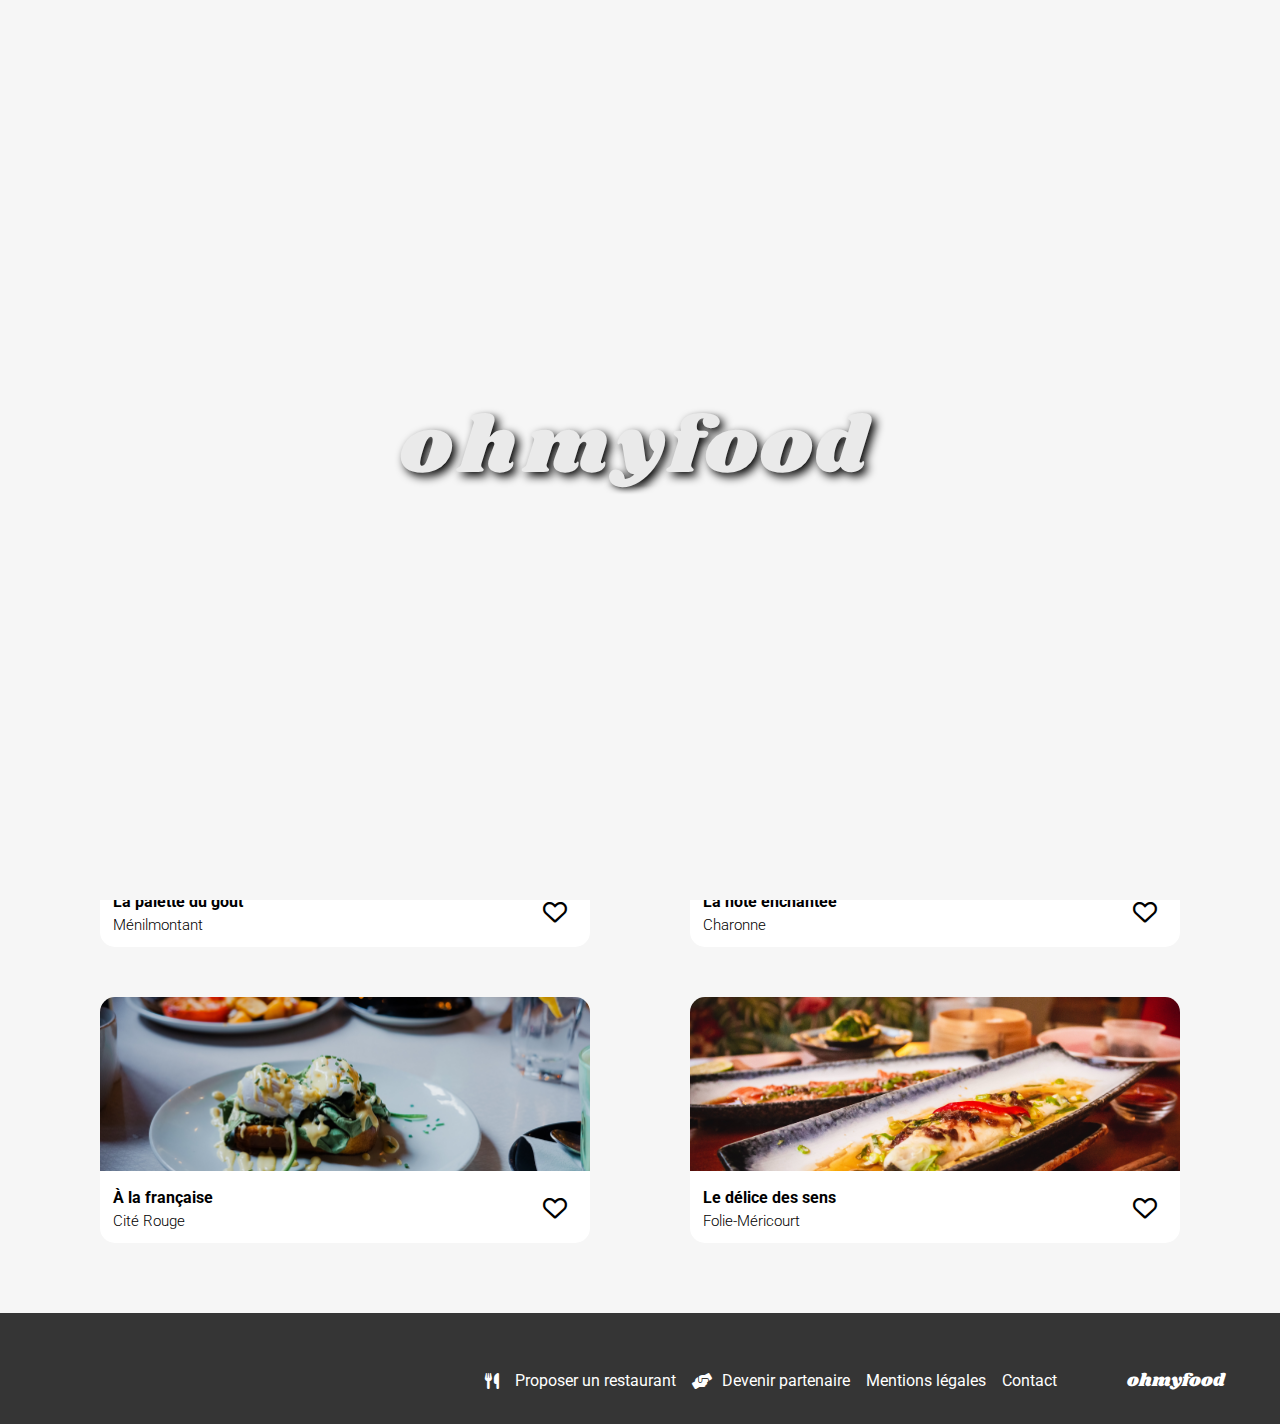
==== commit 477aadaf: "modification des animations" ====
--- a/index.html
+++ b/index.html
@@ -12,7 +12,7 @@
 </head>
 <body class="body-acceuil">
         <header class="header">
-            <img class="header_logo" src="/assets/images/logo/ohmyfood.png" alt="ohmyfood">
+            <img class="header_logo" src="assets/images/logo/ohmyfood.png" alt="ohmyfood">
         </header>
         <main>
             <form class="search-location" action="#" method="get">
@@ -22,7 +22,7 @@
             <section class="link-restaurants">
                 <h1>Réservez le menu qui vous convient</h1>
                 <p>Découvrez des restaurants d’exception, sélectionnés par nos soins.</p>
-                <a class="button" href="la-palette-du-gout.html">Explorer nos restaurants</a>
+                <a class="gradient-button" href="la-palette-du-gout.html">Explorer nos restaurants</a>
             </section>
             <section class="how-it-works">
                 <div class="how-it-works_container">
@@ -61,75 +61,75 @@
                         <div class="restaurants_container_box">
                             <div class="restaurants_container_box_card">
                                 <a href="la-palette-du-gout.html">
-                                    <img src="/assets/images/restaurants/jay-wennington-N_Y88TWmGwA-unsplash.jpg"
+                                    <img src="assets/images/restaurants/jay-wennington-N_Y88TWmGwA-unsplash.jpg"
                                     alt="Image du restaurant la palette du goût">
-                                </a>
-                                <span class="restaurants_container_box_card_new">Nouveau</span>
-                                <div class="restaurants_container_box_card_content">
-                                    <div class="restaurants_container_box_card_content_text">
-                                        <h3>La palette du goût</h3>
-                                        <p>Ménilmontant</p>
-                                    </div>
+                                    <span class="restaurants_container_box_card_new">Nouveau</span>
+                                    <div class="restaurants_container_box_card_content">
+                                        <div class="restaurants_container_box_card_content_text">
+                                            <h3>La palette du goût</h3>
+                                            <p>Ménilmontant</p>
+                                        </div>
+                                    </div>
+                                    </a>
                                     <input type="checkbox" name="heart" id="heart1">
                                     <label for="heart1">
                                         <i class="fa-regular fa-heart"></i>
                                         <i class="fa-solid fa-heart"></i>
                                     </label>
                                 </div>
-                            </div>
                             <div class="restaurants_container_box_card">
                                 <a href="la-note-enchantee.html">
-                                    <img src="/assets/images/restaurants/stil-u2Lp8tXIcjw-unsplash.jpg"
+                                    <img src="assets/images/restaurants/stil-u2Lp8tXIcjw-unsplash.jpg"
                                     alt="Image du restaurant La note enchantée">
-                                </a>
-                                <span class="restaurants_container_box_card_new">Nouveau</span>
-                                <div class="restaurants_container_box_card_content">
-                                    <div class="restaurants_container_box_card_content_text">
-                                        <h3>La note enchantée</h3>
-                                        <p>Charonne</p>
-                                    </div>
+                                    <span class="restaurants_container_box_card_new">Nouveau</span>
+                                    <div class="restaurants_container_box_card_content">
+                                        <div class="restaurants_container_box_card_content_text">
+                                            <h3>La note enchantée</h3>
+                                            <p>Charonne</p>
+                                        </div>
+                                    </div>
+                                    </a>
                                     <input type="checkbox" name="heart" id="heart2">
                                     <label for="heart2">
                                         <i class="fa-regular fa-heart"></i>
                                         <i class="fa-solid fa-heart"></i>
                                     </label>
-                                </div>
                             </div>
                         </div>
                         <div class="restaurants_container_box">
                             <div class="restaurants_container_box_card">
                                 <a href="a-la-française.html">
-                                    <img src="/assets/images/restaurants/toa-heftiba-DQKerTsQwi0-unsplash.jpg"
+                                    <img src="assets/images/restaurants/toa-heftiba-DQKerTsQwi0-unsplash.jpg"
                                     alt="Image du restaurant À la française">
-                                </a>
-                                <div class="restaurants_container_box_card_content">
-                                    <div class="restaurants_container_box_card_content_text">
-                                        <h3>À la française</h3>
-                                        <p>Cité Rouge</p>
-                                    </div>
+                                    <div class="restaurants_container_box_card_content">
+                                        <div class="restaurants_container_box_card_content_text">
+                                            <h3>À la française</h3>
+                                            <p>Cité Rouge</p>
+                                        </div>
+                                    </div>
+                                    </a>
                                     <input type="checkbox" name="heart" id="heart3">
                                     <label for="heart3">
                                         <i class="fa-regular fa-heart"></i>
                                         <i class="fa-solid fa-heart"></i>
                                     </label>
-                                </div>
                             </div>
                             <div class="restaurants_container_box_card">
                                 <a href="le-delice-des-sens.html">
-                                    <img src="/assets/images/restaurants/louis-hansel-shotsoflouis-qNBGVyOCY8Q-unsplash.jpg"
+                                    <img src="assets/images/restaurants/louis-hansel-shotsoflouis-qNBGVyOCY8Q-unsplash.jpg"
                                     alt="Image du restaurant Le délice des sens">
-                                </a>
-                                <div class="restaurants_container_box_card_content">
-                                    <div class="restaurants_container_box_card_content_text">
-                                        <h3>Le délice des sens</h3>
-                                        <p>Folie-Méricourt</p>
-                                    </div>
+                                    <div class="restaurants_container_box_card_content">
+                                        <div class="restaurants_container_box_card_content_text">
+                                            <h3>Le délice des sens</h3>
+                                            <p>Folie-Méricourt</p>
+                                        </div>
+                                    </div>
+                                    </a>
                                     <input type="checkbox" name="heart" id="heart4">
                                     <label for="heart4">
                                         <i class="fa-regular fa-heart"></i>
                                         <i class="fa-solid fa-heart"></i>
                                     </label>
-                                </div>
                             </div>
                         </div>
                     </div>
@@ -165,14 +165,112 @@
         
         
     <div class="loader">
-        <span>o</span>
-        <span>h</span>
-        <span>m</span>
-        <span>y</span>
-        <span>f</span>
-        <span>o</span>
-        <span>o</span>
-        <span>d</span>
+      <div class="o">
+        <ul class="li1">
+            <li>o</li>
+            <li>p</li>
+            <li>u</li>
+            <li>l</li>
+            <li>s</li>
+            <li>a</li>
+            <li>y</li>
+            <li>x</li>
+            <li>b</li>
+            <li>c</li>
+            <li>o</li>
+        </ul>
+        <ul class="li2">
+            <li>h</li>
+            <li>u</li>
+            <li>l</li>
+            <li>s</li>
+            <li>a</li>
+            <li>y</li>
+            <li>x</li>
+            <li>b</li>
+            <li>c</li>
+            <li>o</li>
+            <li>h</li>
+        </ul>
+        <ul class="li3">
+            <li>m</li>
+            <li>u</li>
+            <li>l</li>
+            <li>s</li>
+            <li>a</li>
+            <li>y</li>
+            <li>x</li>
+            <li>b</li>
+            <li>c</li>
+            <li>o</li>
+            <li>m</li>
+        </ul>
+        <ul class="li4">
+            <li>y</li>
+            <li>u</li>
+            <li>l</li>
+            <li>s</li>
+            <li>a</li>
+            <li>x</li>
+            <li>b</li>
+            <li>m</li>
+            <li>c</li>
+            <li>o</li>
+            <li>y</li>
+        </ul>
+        <ul class="li5">
+            <li>f</li>
+            <li>u</li>
+            <li>l</li>
+            <li>s</li>
+            <li>a</li>
+            <li>y</li>
+            <li>x</li>
+            <li>b</li>
+            <li>m</li>
+            <li>c</li>
+            <li>f</li>
+        </ul>
+        <ul class="li6">
+            <li>o</li>
+            <li>u</li>
+            <li>l</li>
+            <li>s</li>
+            <li>a</li>
+            <li>y</li>
+            <li>x</li>
+            <li>b</li>
+            <li>m</li>
+            <li>c</li>
+            <li>o</li>
+        </ul>
+        <ul class="li7">
+            <li>o</li>
+            <li>u</li>
+            <li>l</li>
+            <li>s</li>
+            <li>a</li>
+            <li>y</li>
+            <li>x</li>
+            <li>b</li>
+            <li>m</li>
+            <li>c</li>
+            <li>o</li>
+        </ul>
+        <ul class="li8">
+            <li>d</li>
+            <li>u</li>
+            <li>l</li>
+            <li>s</li>
+            <li>a</li>
+            <li>y</li>
+            <li>x</li>
+            <li>b</li>
+            <li>m</li>
+            <li>c</li>
+            <li>d</li>
+        </ul>
+      </div>
     </div>
 </body>
 </html>--- a/assets/scss/home-page.css
+++ b/assets/scss/home-page.css
@@ -1,8 +1,9 @@
-.button, .submit {
+.gradient-button {
   transition: all 300ms;
-}
-
-.button:hover, .submit:hover {
+  box-shadow: 0px 4px 10px 0px rgba(0, 0, 0, 0.2509803922);
+}
+
+.gradient-button:hover {
   opacity: 0.8;
   box-shadow: 0px 4px 10px 0px rgba(0, 0, 0, 0.4392156863);
 }
@@ -25,7 +26,7 @@
 }
 
 input:checked ~ .menu_cards_slidebar {
-  transform: translateX(-50px);
+  transform: translateX(-51px);
   box-shadow: -15px 0 30px rgb(255, 255, 255);
 }
 
@@ -36,45 +37,21 @@
   white-space: nowrap;
 }
 
-label span {
+.menu section {
   animation: visible 900ms ease-in-out forwards;
   opacity: 0;
 }
 
-.entrees span:nth-child(1) {
-  animation-delay: 0.1s;
-}
-
-.entrees span:nth-child(2) {
-  animation-delay: 0.2s;
-}
-
-.entrees span:nth-child(3) {
-  animation-delay: 0.3s;
-}
-
-.plats span:nth-child(1) {
-  animation-delay: 0.4s;
-}
-
-.plats span:nth-child(2) {
-  animation-delay: 0.5s;
-}
-
-.plats span:nth-child(3) {
-  animation-delay: 0.6s;
-}
-
-.desserts span:nth-child(1) {
-  animation-delay: 0.7s;
-}
-
-.desserts span:nth-child(2) {
-  animation-delay: 0.8s;
-}
-
-.desserts span:nth-child(3) {
-  animation-delay: 0.9s;
+.menu section:nth-child(1) {
+  animation-delay: 100ms;
+}
+
+.menu section:nth-child(2) {
+  animation-delay: 200ms;
+}
+
+.menu section:nth-child(3) {
+  animation-delay: 300ms;
 }
 
 @keyframes visible {
@@ -85,109 +62,272 @@
     opacity: 1;
   }
 }
-@keyframes invisible {
-  0% {
-    opacity: 1;
-  }
-  100% {
-    opacity: 0;
+.body-acceuil {
+  overflow: hidden;
+  animation: overflow 0s 5s forwards;
+}
+
+@keyframes overflow {
+  100% {
+    overflow: visible;
   }
 }
 .loader {
+  display: flex;
+  flex-direction: row;
+  justify-content: center;
+  align-items: center;
+  gap: 0;
   width: 100%;
   height: 100%;
   position: fixed;
   top: 0;
   left: 0;
-  display: flex;
-  flex-direction: row;
-  justify-content: center;
-  align-items: center;
-  gap: 0;
-  background-color: white;
-  animation: out 20s forwards, invisible ease-out 0.5s 19.5s;
+  background-color: #F6F6F6;
+  animation: invisible ease-out 0.1s 4.9s forwards;
   z-index: 999;
 }
 
-@keyframes out {
-  100% {
-    display: none;
-  }
-}
-.body-acceuil {
-  overflow: hidden;
-  animation: overflow 0s 20s forwards;
-}
-
-@keyframes overflow {
-  100% {
-    overflow: visible;
-  }
-}
-.loader span {
+@keyframes invisible {
+  0% {
+    opacity: 1;
+    visibility: visible;
+  }
+  100% {
+    opacity: 0;
+    visibility: hidden;
+    pointer-events: none;
+  }
+}
+.loader div {
+  width: 500px;
+  height: 90px;
+  position: relative;
+  mask-image: linear-gradient(to bottom, transparent 0%, white 10%, white 90%, transparent 100%);
+  -webkit-mask-image: linear-gradient(to bottom, transparent 0%, white 10%, white 90%, transparent 100%);
+}
+@media screen and (max-width: 900px) {
+  .loader div {
+    width: 290px;
+    height: 70px;
+  }
+}
+
+.loader ul {
+  position: absolute;
+  top: -4px;
+  left: 3px;
+}
+@media screen and (min-width: 900px) {
+  .loader ul {
+    top: -15px;
+    left: 10px;
+  }
+}
+
+.loader ul:nth-child(2) {
+  left: 35px;
+}
+@media screen and (min-width: 900px) {
+  .loader ul:nth-child(2) {
+    left: 70px;
+  }
+}
+
+.loader ul:nth-child(3) {
+  left: 70px;
+}
+@media screen and (min-width: 900px) {
+  .loader ul:nth-child(3) {
+    left: 135px;
+  }
+}
+
+.loader ul:nth-child(4) {
+  left: 122px;
+}
+@media screen and (min-width: 900px) {
+  .loader ul:nth-child(4) {
+    left: 225px;
+  }
+}
+
+.loader ul:nth-child(5) {
+  left: 153px;
+}
+@media screen and (min-width: 900px) {
+  .loader ul:nth-child(5) {
+    left: 280px;
+  }
+}
+
+.loader ul:nth-child(6) {
+  left: 175px;
+}
+@media screen and (min-width: 900px) {
+  .loader ul:nth-child(6) {
+    left: 315px;
+  }
+}
+
+.loader ul:nth-child(7) {
+  left: 208px;
+}
+@media screen and (min-width: 900px) {
+  .loader ul:nth-child(7) {
+    left: 370px;
+  }
+}
+
+.loader ul:nth-child(8) {
+  left: 242px;
+}
+@media screen and (min-width: 900px) {
+  .loader ul:nth-child(8) {
+    left: 425px;
+  }
+}
+
+.loader li {
   font-family: "Shrikhand";
-  font-size: 40px;
-  letter-spacing: 10px;
-  opacity: 0;
-}
-@media screen and (min-width: 900px) {
-  .loader span {
+  font-size: 50px;
+  color: #EAEAEA;
+  text-shadow: 4px 4px 10px black;
+}
+@media screen and (min-width: 900px) {
+  .loader li {
     font-size: 80px;
   }
 }
 
-.loader span:nth-child(1) {
-  animation: loadermain 2.33s 0.33s both infinite;
-}
-
-.loader span:nth-child(2) {
-  animation: loadermain2 2.33s 0.33s both infinite;
-}
-
-.loader span:nth-child(3) {
-  animation: loadermain 2.33s 0.66s both infinite;
-}
-
-.loader span:nth-child(4) {
-  animation: loadermain2 2.33s 0.66s both infinite;
-}
-
-.loader span:nth-child(5) {
-  animation: loadermain 2.33s 1s both infinite;
-}
-
-.loader span:nth-child(6) {
-  animation: loadermain2 2.33s 1s both infinite;
-}
-
-.loader span:nth-child(7) {
-  animation: loadermain 2.33s 1s both infinite;
-}
-
-.loader span:nth-child(8) {
-  animation: loadermain2 2.33s 1s both infinite;
-}
-
-@keyframes loadermain {
-  33% {
-    transform: scale(1.5);
-    color: #9356DC;
-    opacity: 1;
-    text-shadow: 3px 3px 5px #5e398c;
-    @media screen and (min-width: 900px) {
-      text-shadow: 6px 6px 10px #5e398c;
-    }
-  }
-}
-@keyframes loadermain2 {
-  33% {
-    transform: scale(1.5);
-    color: #FF79DA;
-    opacity: 1;
-    text-shadow: 3px 3px 5px #793967;
-    @media screen and (min-width: 900px) {
-      text-shadow: 6px 6px 10px #793967;
-    }
+@keyframes translate1 {
+  0% {
+    transform: translateY(0);
+  }
+  10% {
+    transform: translateY(var(--translate-value));
+  }
+  100% {
+    transform: translateY(var(--translate-value));
+  }
+}
+.loader .o .li1 {
+  animation: translate1 2.4s forwards 3;
+}
+
+@keyframes translate2 {
+  0% {
+    transform: translateY(0);
+  }
+  20% {
+    transform: translateY(var(--translate-value));
+  }
+  100% {
+    transform: translateY(var(--translate-value));
+  }
+}
+.loader .o .li2 {
+  animation: translate2 2.4s forwards 3;
+}
+
+@keyframes translate3 {
+  0% {
+    transform: translateY(0);
+  }
+  30% {
+    transform: translateY(var(--translate-value));
+  }
+  100% {
+    transform: translateY(var(--translate-value));
+  }
+}
+.loader .o .li3 {
+  animation: translate3 2.4s forwards 3;
+}
+
+@keyframes translate4 {
+  0% {
+    transform: translateY(0);
+  }
+  40% {
+    transform: translateY(var(--translate-value));
+  }
+  100% {
+    transform: translateY(var(--translate-value));
+  }
+}
+.loader .o .li4 {
+  animation: translate4 2.4s forwards 3;
+}
+
+@keyframes translate5 {
+  0% {
+    transform: translateY(0);
+  }
+  50% {
+    transform: translateY(var(--translate-value));
+  }
+  100% {
+    transform: translateY(var(--translate-value));
+  }
+}
+.loader .o .li5 {
+  animation: translate5 2.4s forwards 3;
+}
+
+@keyframes translate6 {
+  0% {
+    transform: translateY(0);
+  }
+  60% {
+    transform: translateY(var(--translate-value));
+  }
+  100% {
+    transform: translateY(var(--translate-value));
+  }
+}
+.loader .o .li6 {
+  animation: translate6 2.4s forwards 3;
+}
+
+@keyframes translate7 {
+  0% {
+    transform: translateY(0);
+  }
+  70% {
+    transform: translateY(var(--translate-value));
+  }
+  100% {
+    transform: translateY(var(--translate-value));
+  }
+}
+.loader .o .li7 {
+  animation: translate7 2.4s forwards 3;
+}
+
+@keyframes translate8 {
+  0% {
+    transform: translateY(0);
+  }
+  80% {
+    transform: translateY(var(--translate-value));
+  }
+  100% {
+    transform: translateY(var(--translate-value));
+  }
+}
+.loader .o .li8 {
+  animation: translate8 2.4s forwards 3;
+}
+
+@media screen and (max-width: 900px) {
+  :root {
+    --translate-value: -727px;
+  }
+}
+@media screen and (min-width: 900px) {
+  :root {
+    --translate-value: -1165px;
   }
 }
 .header {
@@ -351,11 +491,11 @@
   margin: 20px 0 30px;
   width: 90%;
 }
-main .link-restaurants .button {
+main .link-restaurants .gradient-button {
   padding: 13px 19px;
   background: linear-gradient(193.33deg, #9356DC -11.44%, #FF79DA 123.93%);
   border-radius: 25px;
-  box-shadow: 0px 4px 10px 0px rgba(0, 0, 0, 0.2509803922);
+  cursor: pointer;
 }
 main .how-it-works {
   display: flex;
@@ -488,6 +628,29 @@
   gap: 15px;
   width: 100%;
 }
+main .restaurants_container_box label {
+  display: flex;
+  flex-direction: row;
+  justify-content: center;
+  align-items: center;
+  gap: 0;
+  position: absolute;
+  right: 20px;
+  bottom: 20px;
+  width: 30px;
+  height: 30px;
+  cursor: pointer;
+}
+main .restaurants_container_box label .fa-regular.fa-heart {
+  position: absolute;
+  font-size: 1.5rem;
+  z-index: 1;
+}
+main .restaurants_container_box label .fa-solid.fa-heart {
+  position: absolute;
+  font-size: 1.5rem;
+  z-index: 2;
+}
 @media screen and (min-width: 900px) {
   main .restaurants_container_box {
     display: flex;
@@ -532,37 +695,6 @@
   gap: 0;
   padding: 13px 25px 13px 13px;
 }
-main .restaurants_container_box_card_content label {
-  display: flex;
-  flex-direction: row;
-  justify-content: center;
-  align-items: center;
-  gap: 0;
-  position: relative;
-  width: 40px;
-  height: 40px;
-  cursor: pointer;
-}
-main .restaurants_container_box_card_content label .fa-regular.fa-heart {
-  display: flex;
-  flex-direction: row;
-  justify-content: center;
-  align-items: center;
-  gap: 0;
-  position: relative;
-  font-size: 1.4rem;
-  z-index: 1;
-}
-main .restaurants_container_box_card_content label .fa-solid.fa-heart {
-  display: flex;
-  flex-direction: row;
-  justify-content: center;
-  align-items: center;
-  gap: 0;
-  position: absolute;
-  font-size: 1.4rem;
-  z-index: 2;
-}
 main .restaurants_container_box_card_content_text {
   display: flex;
   flex-direction: column;
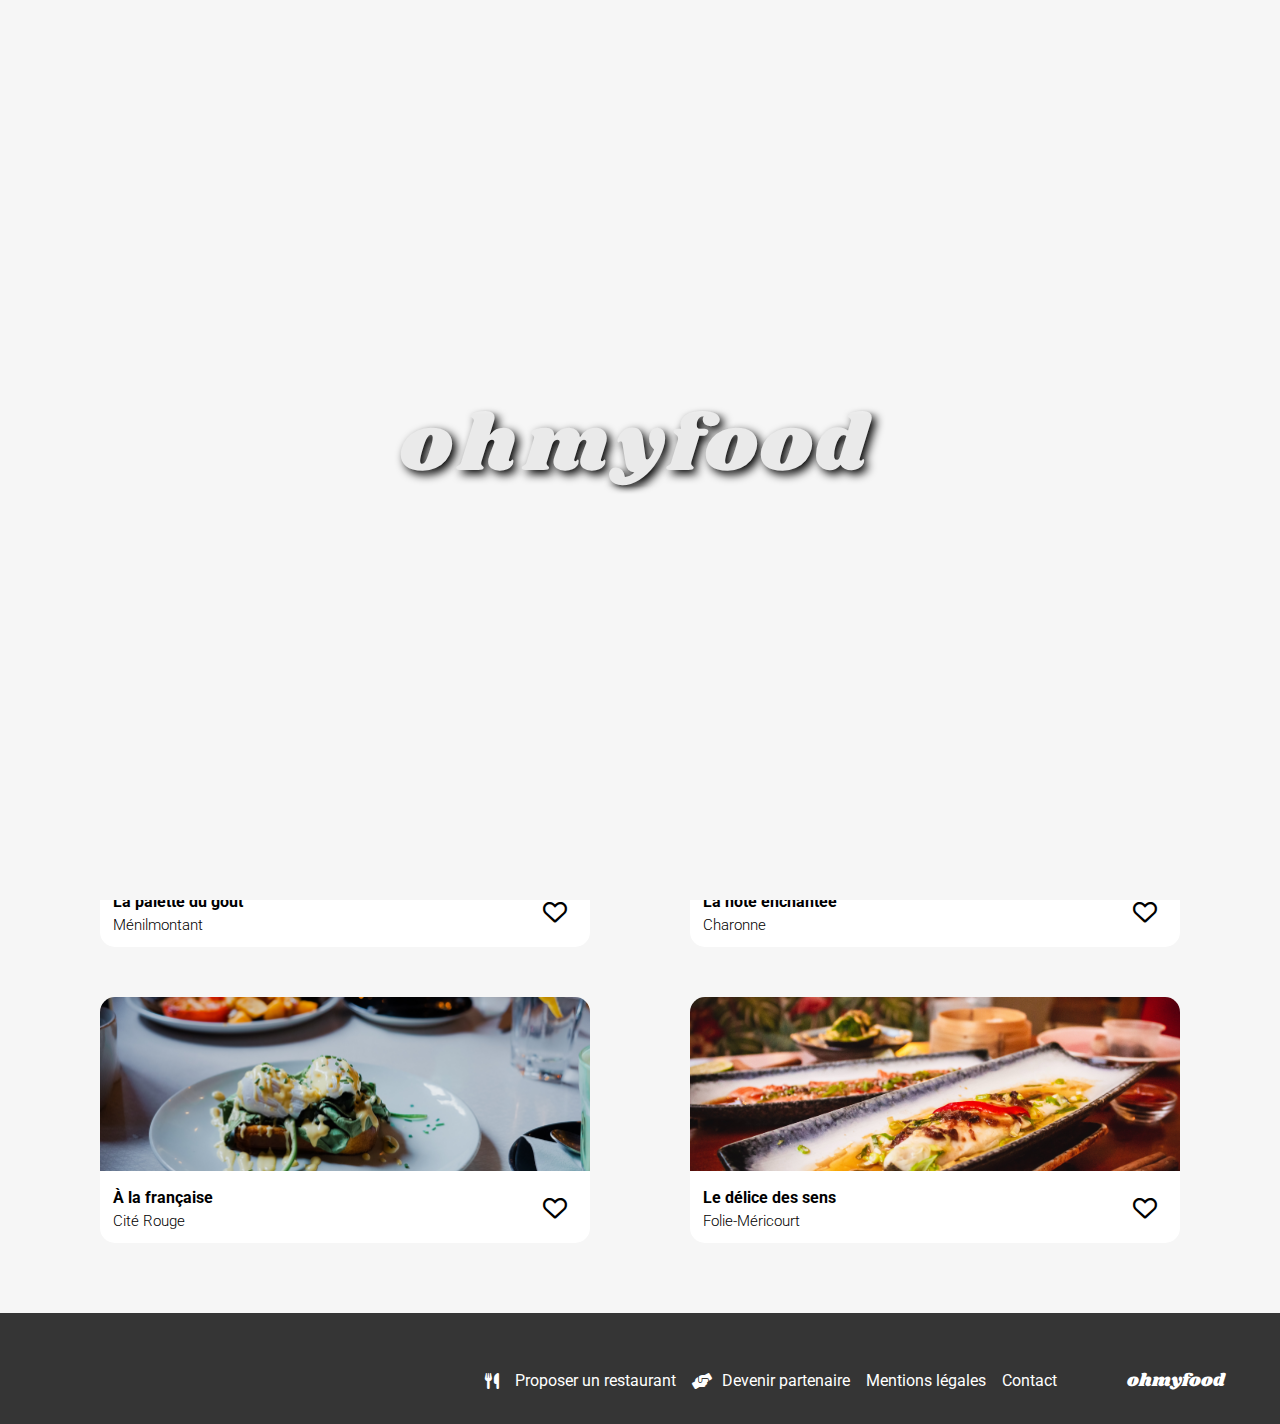
==== commit 04741074: "relecture" ====
--- a/index.html
+++ b/index.html
@@ -1,276 +1,298 @@
 <!DOCTYPE html>
 <html lang="fr">
-<head>
-    <meta charset="UTF-8">
-    <meta name="viewport" content="width=device-width, initial-scale=1.0">
-    <link href="https://cdnjs.cloudflare.com/ajax/libs/font-awesome/6.0.0-beta3/css/all.min.css" rel="stylesheet">
-    <link rel="preconnect" href="https://fonts.googleapis.com">
-    <link rel="preconnect" href="https://fonts.gstatic.com" crossorigin>
-    <link href="https://fonts.googleapis.com/css2?family=Roboto:wght@300;500;700&family=Shrikhand&display=swap" rel="stylesheet">
-    <link rel="stylesheet" href="assets/scss/home-page.css">
+  <head>
+    <meta charset="UTF-8" />
+    <meta name="viewport" content="width=device-width, initial-scale=1.0" />
+    <link
+      href="https://cdnjs.cloudflare.com/ajax/libs/font-awesome/6.0.0-beta3/css/all.min.css"
+      rel="stylesheet"
+    />
+    <link rel="preconnect" href="https://fonts.googleapis.com" />
+    <link rel="preconnect" href="https://fonts.gstatic.com" crossorigin />
+    <link
+      href="https://fonts.googleapis.com/css2?family=Roboto:wght@300;500;700&family=Shrikhand&display=swap"
+      rel="stylesheet"
+    />
+    <link rel="stylesheet" href="assets/scss/home-page.css" />
     <title>Acceuil Ohmyfood</title>
-</head>
-<body class="body-acceuil">
-        <header class="header">
-            <img class="header_logo" src="assets/images/logo/ohmyfood.png" alt="ohmyfood">
-        </header>
-        <main>
-            <form class="search-location" action="#" method="get">
-                <i class="fa-solid fa-location-dot"></i>
-                <input type="text" placeholder="Paris, Belleville">
-            </form>
-            <section class="link-restaurants">
-                <h1>Réservez le menu qui vous convient</h1>
-                <p>Découvrez des restaurants d’exception, sélectionnés par nos soins.</p>
-                <a class="gradient-button" href="la-palette-du-gout.html">Explorer nos restaurants</a>
-            </section>
-            <section class="how-it-works">
-                <div class="how-it-works_container">
-                    <h2>Fonctionnement</h2>
-                    <ul class="how-it-works_container_table">
-                        <li class="how-it-works_container_table_list">
-                            <div class="how-it-works_container_table_list_content">
-                                <span class="how-it-works_container_table_list_content_numbers">1</span>
-                                <i class="fa-solid fa-mobile-screen-button"></i>
-                                <p>Choisissez un restaurant</p>
-                            </div>
-                        </li>
-                        <li class="how-it-works_container_table_list">
-                            <div class="how-it-works_container_table_list_content">
-                                <span class="how-it-works_container_table_list_content_numbers">2</span>
-                                <i class="fa-solid fa-list"></i>
-                                <p>Composez votre menu</p>
-                            </div>
-                        </li>
-                        <li class="how-it-works_container_table_list">
-                            <div class="how-it-works_container_table_list_content">
-                                <span class="how-it-works_container_table_list_content_numbers">3</span>
-                                <i class="fa-solid fa-store"></i>
-                                <p>Dégustez au restaurant</p>
-                            </div>
-                        </li>
-                    </ul>
-                </div>
-            </section>
-            <section class="restaurants">
-                <div class="restaurants_container">
+  </head>
+  <body class="body-acceuil">
+    <header class="header">
+      <img
+        class="header_logo"
+        src="assets/images/logo/ohmyfood.png"
+        alt="ohmyfood"
+      />
+    </header>
+    <main>
+      <form class="search-location" action="#" method="get">
+        <i class="fa-solid fa-location-dot"></i>
+        <input type="text" placeholder="Paris, Belleville" />
+      </form>
+      <section class="link-restaurants">
+        <h1>Réservez le menu qui vous convient</h1>
+        <p>
+          Découvrez des restaurants d’exception, sélectionnés par nos soins.
+        </p>
+        <a class="gradient-button" href="la-palette-du-gout.html"
+          >Explorer nos restaurants</a
+        >
+      </section>
+      <section class="how-it-works">
+        <div class="how-it-works_container">
+          <h2>Fonctionnement</h2>
+          <ul class="how-it-works_container_table">
+            <li class="how-it-works_container_table_list">
+              <div class="how-it-works_container_table_list_content">
+                <span class="how-it-works_container_table_list_content_numbers"
+                  >1</span
+                >
+                <i class="fa-solid fa-mobile-screen-button"></i>
+                <p>Choisissez un restaurant</p>
+              </div>
+            </li>
+            <li class="how-it-works_container_table_list">
+              <div class="how-it-works_container_table_list_content">
+                <span class="how-it-works_container_table_list_content_numbers"
+                  >2</span
+                >
+                <i class="fa-solid fa-list"></i>
+                <p>Composez votre menu</p>
+              </div>
+            </li>
+            <li class="how-it-works_container_table_list">
+              <div class="how-it-works_container_table_list_content">
+                <span class="how-it-works_container_table_list_content_numbers"
+                  >3</span
+                >
+                <i class="fa-solid fa-store"></i>
+                <p>Dégustez au restaurant</p>
+              </div>
+            </li>
+          </ul>
+        </div>
+      </section>
+      <section class="restaurants">
+        <div class="restaurants_container">
+          <div class="restaurants_container_title">
+            <h2>Restaurants</h2>
+          </div>
+          <div class="restaurants_container_box">
+            <div class="restaurants_container_box_card">
+              <a href="la-palette-du-gout.html">
+                <img
+                  src="assets/images/restaurants/jay-wennington-N_Y88TWmGwA-unsplash.jpg"
+                  alt="Image du restaurant la palette du goût"
+                />
+                <span class="restaurants_container_box_card_new">Nouveau</span>
+                <div class="restaurants_container_box_card_content">
+                  <div class="restaurants_container_box_card_content_text">
+                    <h3>La palette du goût</h3>
+                    <p>Ménilmontant</p>
+                  </div>
+                </div>
+              </a>
+              <input type="checkbox" name="heart" id="heart1" />
+              <label for="heart1">
+                <i class="fa-regular fa-heart"></i>
+                <i class="fa-solid fa-heart"></i>
+              </label>
+            </div>
+            <div class="restaurants_container_box_card">
+              <a href="la-note-enchantee.html">
+                <img
+                  src="assets/images/restaurants/stil-u2Lp8tXIcjw-unsplash.jpg"
+                  alt="Image du restaurant La note enchantée"
+                />
+                <span class="restaurants_container_box_card_new">Nouveau</span>
+                <div class="restaurants_container_box_card_content">
+                  <div class="restaurants_container_box_card_content_text">
+                    <h3>La note enchantée</h3>
+                    <p>Charonne</p>
+                  </div>
+                </div>
+              </a>
+              <input type="checkbox" name="heart" id="heart2" />
+              <label for="heart2">
+                <i class="fa-regular fa-heart"></i>
+                <i class="fa-solid fa-heart"></i>
+              </label>
+            </div>
+          </div>
+          <div class="restaurants_container_box">
+            <div class="restaurants_container_box_card">
+              <a href="a-la-française.html">
+                <img
+                  src="assets/images/restaurants/toa-heftiba-DQKerTsQwi0-unsplash.jpg"
+                  alt="Image du restaurant À la française"
+                />
+                <div class="restaurants_container_box_card_content">
+                  <div class="restaurants_container_box_card_content_text">
+                    <h3>À la française</h3>
+                    <p>Cité Rouge</p>
+                  </div>
+                </div>
+              </a>
+              <input type="checkbox" name="heart" id="heart3" />
+              <label for="heart3">
+                <i class="fa-regular fa-heart"></i>
+                <i class="fa-solid fa-heart"></i>
+              </label>
+            </div>
+            <div class="restaurants_container_box_card">
+              <a href="le-delice-des-sens.html">
+                <img
+                  src="assets/images/restaurants/louis-hansel-shotsoflouis-qNBGVyOCY8Q-unsplash.jpg"
+                  alt="Image du restaurant Le délice des sens"
+                />
+                <div class="restaurants_container_box_card_content">
+                  <div class="restaurants_container_box_card_content_text">
+                    <h3>Le délice des sens</h3>
+                    <p>Folie-Méricourt</p>
+                  </div>
+                </div>
+              </a>
+              <input type="checkbox" name="heart" id="heart4" />
+              <label for="heart4">
+                <i class="fa-regular fa-heart"></i>
+                <i class="fa-solid fa-heart"></i>
+              </label>
+            </div>
+          </div>
+        </div>
+      </section>
+    </main>
+    <footer class="footer">
+      <h2 class="footer_logo">ohmyfood</h2>
+      <ul class="footer_links">
+        <li>
+          <a href="#">
+            <i class="fa-solid fa-utensils"></i>
+            Proposer un restaurant
+          </a>
+        </li>
+        <li>
+          <a href="#">
+            <i class="fa-solid fa-handshake-angle"></i>
+            Devenir partenaire
+          </a>
+        </li>
+        <li>
+          <a href="#"> Mentions légales </a>
+        </li>
+        <li>
+          <a href="mailto:ohmyfood@email.com?subject=Contact"> Contact </a>
+        </li>
+      </ul>
+    </footer>
 
-                    <div class="restaurants_container_title">
-                        <h2>Restaurants</h2>
-                    </div>
-                        <div class="restaurants_container_box">
-                            <div class="restaurants_container_box_card">
-                                <a href="la-palette-du-gout.html">
-                                    <img src="assets/images/restaurants/jay-wennington-N_Y88TWmGwA-unsplash.jpg"
-                                    alt="Image du restaurant la palette du goût">
-                                    <span class="restaurants_container_box_card_new">Nouveau</span>
-                                    <div class="restaurants_container_box_card_content">
-                                        <div class="restaurants_container_box_card_content_text">
-                                            <h3>La palette du goût</h3>
-                                            <p>Ménilmontant</p>
-                                        </div>
-                                    </div>
-                                    </a>
-                                    <input type="checkbox" name="heart" id="heart1">
-                                    <label for="heart1">
-                                        <i class="fa-regular fa-heart"></i>
-                                        <i class="fa-solid fa-heart"></i>
-                                    </label>
-                                </div>
-                            <div class="restaurants_container_box_card">
-                                <a href="la-note-enchantee.html">
-                                    <img src="assets/images/restaurants/stil-u2Lp8tXIcjw-unsplash.jpg"
-                                    alt="Image du restaurant La note enchantée">
-                                    <span class="restaurants_container_box_card_new">Nouveau</span>
-                                    <div class="restaurants_container_box_card_content">
-                                        <div class="restaurants_container_box_card_content_text">
-                                            <h3>La note enchantée</h3>
-                                            <p>Charonne</p>
-                                        </div>
-                                    </div>
-                                    </a>
-                                    <input type="checkbox" name="heart" id="heart2">
-                                    <label for="heart2">
-                                        <i class="fa-regular fa-heart"></i>
-                                        <i class="fa-solid fa-heart"></i>
-                                    </label>
-                            </div>
-                        </div>
-                        <div class="restaurants_container_box">
-                            <div class="restaurants_container_box_card">
-                                <a href="a-la-française.html">
-                                    <img src="assets/images/restaurants/toa-heftiba-DQKerTsQwi0-unsplash.jpg"
-                                    alt="Image du restaurant À la française">
-                                    <div class="restaurants_container_box_card_content">
-                                        <div class="restaurants_container_box_card_content_text">
-                                            <h3>À la française</h3>
-                                            <p>Cité Rouge</p>
-                                        </div>
-                                    </div>
-                                    </a>
-                                    <input type="checkbox" name="heart" id="heart3">
-                                    <label for="heart3">
-                                        <i class="fa-regular fa-heart"></i>
-                                        <i class="fa-solid fa-heart"></i>
-                                    </label>
-                            </div>
-                            <div class="restaurants_container_box_card">
-                                <a href="le-delice-des-sens.html">
-                                    <img src="assets/images/restaurants/louis-hansel-shotsoflouis-qNBGVyOCY8Q-unsplash.jpg"
-                                    alt="Image du restaurant Le délice des sens">
-                                    <div class="restaurants_container_box_card_content">
-                                        <div class="restaurants_container_box_card_content_text">
-                                            <h3>Le délice des sens</h3>
-                                            <p>Folie-Méricourt</p>
-                                        </div>
-                                    </div>
-                                    </a>
-                                    <input type="checkbox" name="heart" id="heart4">
-                                    <label for="heart4">
-                                        <i class="fa-regular fa-heart"></i>
-                                        <i class="fa-solid fa-heart"></i>
-                                    </label>
-                            </div>
-                        </div>
-                    </div>
-            </section>
-        </main>
-        <footer class="footer">
-            <h2 class="footer_logo">ohmyfood</h2>
-            <ul class="footer_links">
-                <li>
-                    <a href="#">
-                        <i class="fa-solid fa-utensils"></i>
-                        Proposer un restaurant
-                    </a>
-                </li>
-                <li>
-                    <a href="#">
-                        <i class="fa-solid fa-handshake-angle"></i>
-                        Devenir partenaire
-                    </a>
-                </li>
-                <li>
-                    <a href="#">
-                        Mentions légales
-                    </a>
-                </li>
-                <li>
-                    <a href="mailto:ohmyfood@email.com?subject=Contact">
-                        Contact
-                    </a>
-                </li>
-            </ul>
-        </footer>
-        
-        
     <div class="loader">
       <div class="o">
         <ul class="li1">
-            <li>o</li>
-            <li>p</li>
-            <li>u</li>
-            <li>l</li>
-            <li>s</li>
-            <li>a</li>
-            <li>y</li>
-            <li>x</li>
-            <li>b</li>
-            <li>c</li>
-            <li>o</li>
+          <li>o</li>
+          <li>p</li>
+          <li>u</li>
+          <li>l</li>
+          <li>s</li>
+          <li>a</li>
+          <li>y</li>
+          <li>x</li>
+          <li>b</li>
+          <li>c</li>
+          <li>o</li>
         </ul>
         <ul class="li2">
-            <li>h</li>
-            <li>u</li>
-            <li>l</li>
-            <li>s</li>
-            <li>a</li>
-            <li>y</li>
-            <li>x</li>
-            <li>b</li>
-            <li>c</li>
-            <li>o</li>
-            <li>h</li>
+          <li>h</li>
+          <li>u</li>
+          <li>l</li>
+          <li>s</li>
+          <li>a</li>
+          <li>y</li>
+          <li>x</li>
+          <li>b</li>
+          <li>c</li>
+          <li>o</li>
+          <li>h</li>
         </ul>
         <ul class="li3">
-            <li>m</li>
-            <li>u</li>
-            <li>l</li>
-            <li>s</li>
-            <li>a</li>
-            <li>y</li>
-            <li>x</li>
-            <li>b</li>
-            <li>c</li>
-            <li>o</li>
-            <li>m</li>
+          <li>m</li>
+          <li>u</li>
+          <li>l</li>
+          <li>s</li>
+          <li>a</li>
+          <li>y</li>
+          <li>x</li>
+          <li>b</li>
+          <li>c</li>
+          <li>o</li>
+          <li>m</li>
         </ul>
         <ul class="li4">
-            <li>y</li>
-            <li>u</li>
-            <li>l</li>
-            <li>s</li>
-            <li>a</li>
-            <li>x</li>
-            <li>b</li>
-            <li>m</li>
-            <li>c</li>
-            <li>o</li>
-            <li>y</li>
+          <li>y</li>
+          <li>u</li>
+          <li>l</li>
+          <li>s</li>
+          <li>a</li>
+          <li>x</li>
+          <li>b</li>
+          <li>m</li>
+          <li>c</li>
+          <li>o</li>
+          <li>y</li>
         </ul>
         <ul class="li5">
-            <li>f</li>
-            <li>u</li>
-            <li>l</li>
-            <li>s</li>
-            <li>a</li>
-            <li>y</li>
-            <li>x</li>
-            <li>b</li>
-            <li>m</li>
-            <li>c</li>
-            <li>f</li>
+          <li>f</li>
+          <li>u</li>
+          <li>l</li>
+          <li>s</li>
+          <li>a</li>
+          <li>y</li>
+          <li>x</li>
+          <li>b</li>
+          <li>m</li>
+          <li>c</li>
+          <li>f</li>
         </ul>
         <ul class="li6">
-            <li>o</li>
-            <li>u</li>
-            <li>l</li>
-            <li>s</li>
-            <li>a</li>
-            <li>y</li>
-            <li>x</li>
-            <li>b</li>
-            <li>m</li>
-            <li>c</li>
-            <li>o</li>
+          <li>o</li>
+          <li>u</li>
+          <li>l</li>
+          <li>s</li>
+          <li>a</li>
+          <li>y</li>
+          <li>x</li>
+          <li>b</li>
+          <li>m</li>
+          <li>c</li>
+          <li>o</li>
         </ul>
         <ul class="li7">
-            <li>o</li>
-            <li>u</li>
-            <li>l</li>
-            <li>s</li>
-            <li>a</li>
-            <li>y</li>
-            <li>x</li>
-            <li>b</li>
-            <li>m</li>
-            <li>c</li>
-            <li>o</li>
+          <li>o</li>
+          <li>u</li>
+          <li>l</li>
+          <li>s</li>
+          <li>a</li>
+          <li>y</li>
+          <li>x</li>
+          <li>b</li>
+          <li>m</li>
+          <li>c</li>
+          <li>o</li>
         </ul>
         <ul class="li8">
-            <li>d</li>
-            <li>u</li>
-            <li>l</li>
-            <li>s</li>
-            <li>a</li>
-            <li>y</li>
-            <li>x</li>
-            <li>b</li>
-            <li>m</li>
-            <li>c</li>
-            <li>d</li>
+          <li>d</li>
+          <li>u</li>
+          <li>l</li>
+          <li>s</li>
+          <li>a</li>
+          <li>y</li>
+          <li>x</li>
+          <li>b</li>
+          <li>m</li>
+          <li>c</li>
+          <li>d</li>
         </ul>
       </div>
     </div>
-</body>
-</html>+  </body>
+</html>
--- a/assets/scss/home-page.css
+++ b/assets/scss/home-page.css
@@ -9,7 +9,7 @@
 }
 
 .fa-solid.fa-heart {
-  background: linear-gradient(193.33deg, #9356DC -11.44%, #FF79DA 123.93%);
+  background: linear-gradient(193.33deg, #9356dc -11.44%, #ff79da 123.93%);
   background-clip: text;
   -webkit-background-clip: text;
   -webkit-text-fill-color: transparent;
@@ -78,12 +78,12 @@
   justify-content: center;
   align-items: center;
   gap: 0;
-  width: 100%;
-  height: 100%;
   position: fixed;
   top: 0;
   left: 0;
-  background-color: #F6F6F6;
+  width: 100%;
+  height: 100%;
+  background-color: #f6f6f6;
   animation: invisible ease-out 0.1s 4.9s forwards;
   z-index: 999;
 }
@@ -115,12 +115,13 @@
 
 .loader ul {
   position: absolute;
-  top: -4px;
+  top: -8px;
   left: 3px;
 }
 @media screen and (min-width: 900px) {
   .loader ul {
-    top: -15px;
+    position: absolute;
+    top: -17px;
     left: 10px;
   }
 }
@@ -191,7 +192,8 @@
 .loader li {
   font-family: "Shrikhand";
   font-size: 50px;
-  color: #EAEAEA;
+  font-weight: 400;
+  color: #eaeaea;
   text-shadow: 4px 4px 10px black;
 }
 @media screen and (min-width: 900px) {
@@ -398,14 +400,16 @@
   font-family: "Roboto";
   font-size: 16px;
   font-weight: 400;
-  background-color: #F6F6F6;
+  background-color: #f6f6f6;
 }
 
 img {
-  object-fit: cover;
-}
-
-h1, h2 {
+  -o-object-fit: cover;
+     object-fit: cover;
+}
+
+h1,
+h2 {
   font-family: "Roboto";
   font-size: 20px;
   font-weight: 700;
@@ -465,7 +469,7 @@
   justify-content: center;
   align-items: center;
   gap: 17px;
-  background-color: #EAEAEA;
+  background-color: #eaeaea;
   box-shadow: 0px 4px 4px 0px rgba(0, 0, 0, 0.2509803922);
   padding: 15px;
 }
@@ -493,8 +497,9 @@
 }
 main .link-restaurants .gradient-button {
   padding: 13px 19px;
-  background: linear-gradient(193.33deg, #9356DC -11.44%, #FF79DA 123.93%);
+  background: linear-gradient(193.33deg, #9356dc -11.44%, #ff79da 123.93%);
   border-radius: 25px;
+  border: none;
   cursor: pointer;
 }
 main .how-it-works {
@@ -540,7 +545,7 @@
 }
 main .how-it-works_container_table_list {
   position: relative;
-  background-color: #F6F6F6;
+  background-color: #f6f6f6;
   box-shadow: 0px 4px 15px 0px rgba(0, 0, 0, 0.1490196078);
   border-radius: 20px;
   width: 100%;
@@ -563,22 +568,20 @@
   position: absolute;
   top: 27px;
   left: -12px;
-  right: 0px;
-  bottom: 0px;
   width: 24px;
   height: 24px;
   border-radius: 50%;
-  background-color: #9356DC;
+  background-color: #9356dc;
   color: white;
 }
 main .how-it-works_container_table_list i {
   position: absolute;
   left: 30px;
-  color: #7E7E7E;
+  color: #7e7e7e;
   width: 20px;
 }
 main .how-it-works_container_table_list .fa-store {
-  color: #9356DC;
+  color: #9356dc;
 }
 main .restaurants {
   display: flex;
@@ -683,7 +686,7 @@
   right: 10px;
   font-size: 14px;
   font-weight: 500;
-  background-color: #99E2D0;
+  background-color: #99e2d0;
   color: #008766;
   padding: 6px 9px;
 }
@@ -701,6 +704,4 @@
   justify-content: center;
   align-items: baseline;
   gap: 5px;
-}
-
-/*# sourceMappingURL=home-page.css.map */
+}/*# sourceMappingURL=home-page.css.map */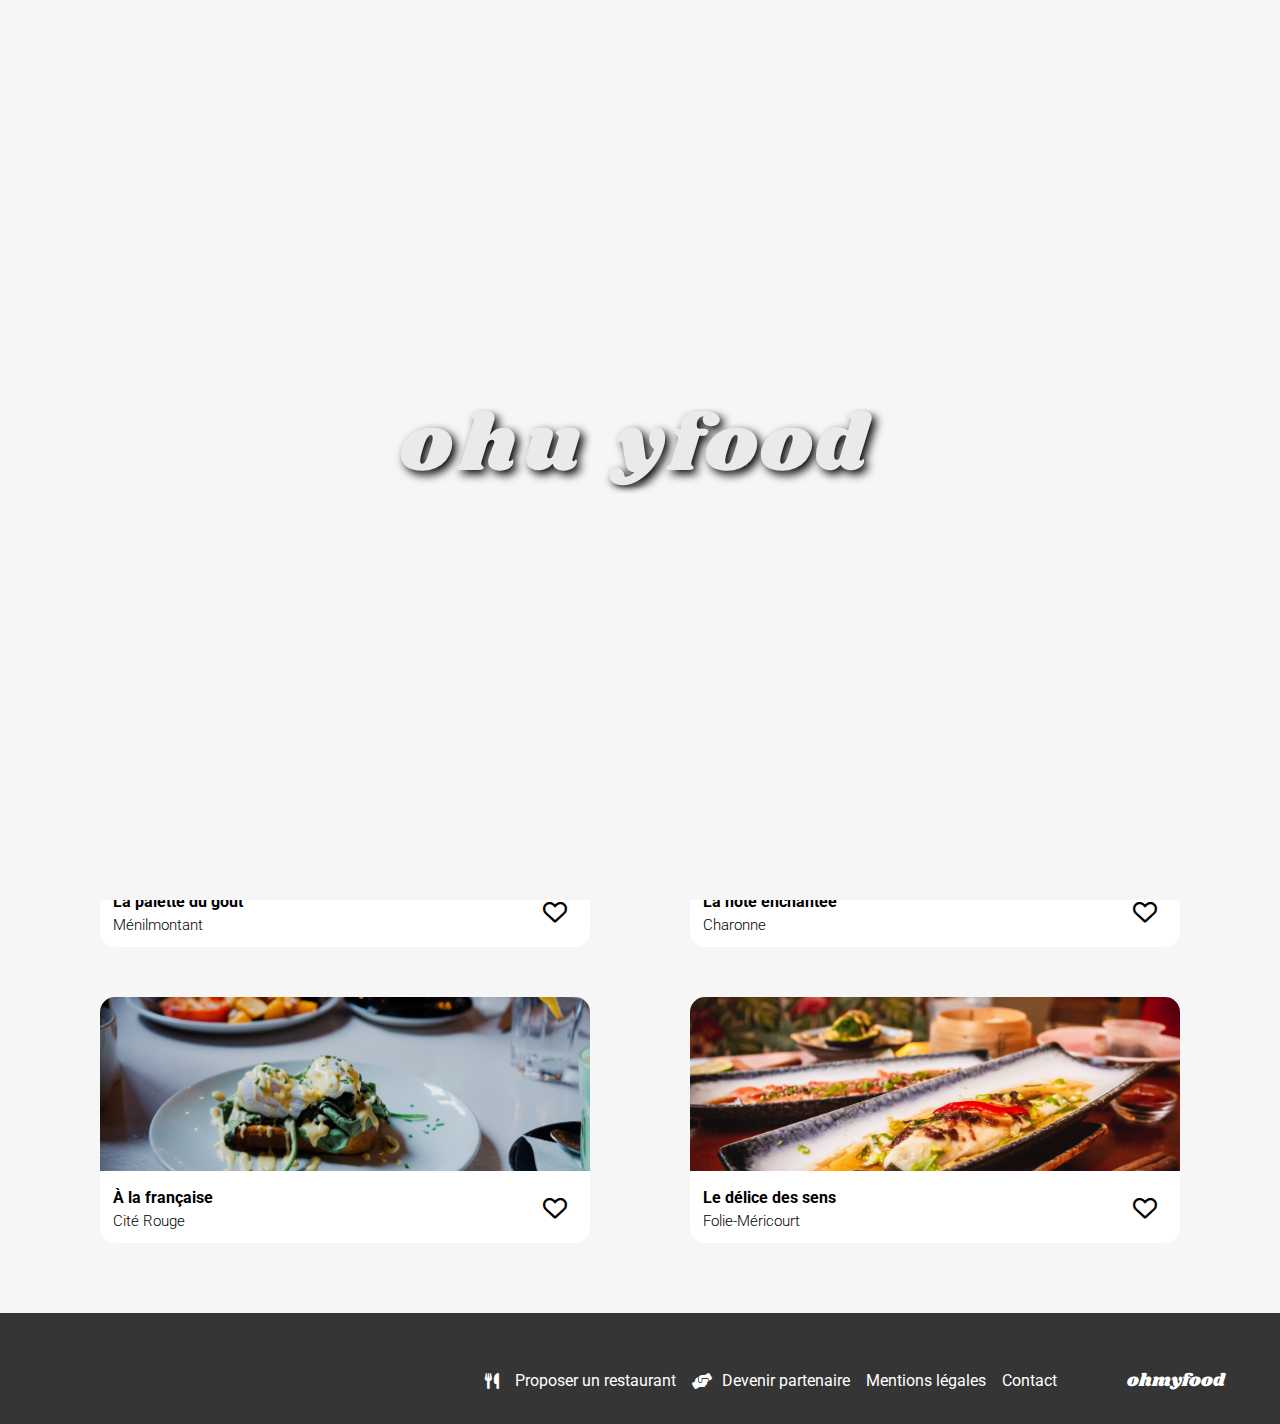
==== commit 853a8617: "Final commit" ====
--- a/index.html
+++ b/index.html
@@ -187,7 +187,7 @@
     </footer>
 
     <div class="loader">
-      <div class="o">
+      <div class="loader_container">
         <ul class="li1">
           <li>o</li>
           <li>p</li>
@@ -215,17 +215,17 @@
           <li>h</li>
         </ul>
         <ul class="li3">
+          <li>u</li>
+          <li>u</li>
+          <li>l</li>
+          <li>s</li>
+          <li>a</li>
+          <li>y</li>
+          <li>x</li>
+          <li>b</li>
+          <li>c</li>
+          <li>o</li>
           <li>m</li>
-          <li>u</li>
-          <li>l</li>
-          <li>s</li>
-          <li>a</li>
-          <li>y</li>
-          <li>x</li>
-          <li>b</li>
-          <li>c</li>
-          <li>o</li>
-          <li>m</li>
         </ul>
         <ul class="li4">
           <li>y</li>
@@ -235,7 +235,7 @@
           <li>a</li>
           <li>x</li>
           <li>b</li>
-          <li>m</li>
+          <li>p</li>
           <li>c</li>
           <li>o</li>
           <li>y</li>
@@ -249,7 +249,7 @@
           <li>y</li>
           <li>x</li>
           <li>b</li>
-          <li>m</li>
+          <li>i</li>
           <li>c</li>
           <li>f</li>
         </ul>
@@ -262,7 +262,7 @@
           <li>y</li>
           <li>x</li>
           <li>b</li>
-          <li>m</li>
+          <li>r</li>
           <li>c</li>
           <li>o</li>
         </ul>
@@ -275,7 +275,7 @@
           <li>y</li>
           <li>x</li>
           <li>b</li>
-          <li>m</li>
+          <li>e</li>
           <li>c</li>
           <li>o</li>
         </ul>
@@ -288,7 +288,7 @@
           <li>y</li>
           <li>x</li>
           <li>b</li>
-          <li>m</li>
+          <li>v</li>
           <li>c</li>
           <li>d</li>
         </ul>
--- a/assets/scss/home-page.css
+++ b/assets/scss/home-page.css
@@ -1,18 +1,20 @@
+/* Button hover effect with opacity and shadow */
 .gradient-button {
-  transition: all 300ms;
+  transition: all 300ms ease;
   box-shadow: 0px 4px 10px 0px rgba(0, 0, 0, 0.2509803922);
 }
 
 .gradient-button:hover {
   opacity: 0.8;
-  box-shadow: 0px 4px 10px 0px rgba(0, 0, 0, 0.4392156863);
-}
-
+  box-shadow: 0px 4px 10px 0px rgba(0, 0, 0, 0.4392156863); /* Darken the shadow on hover */
+}
+
+/* Animation for heart icons */
 .fa-solid.fa-heart {
   background: linear-gradient(193.33deg, #9356dc -11.44%, #ff79da 123.93%);
-  background-clip: text;
-  -webkit-background-clip: text;
-  -webkit-text-fill-color: transparent;
+  background-clip: text; /* Apply gradient to text */
+  -webkit-background-clip: text; /* Safari support */
+  -webkit-text-fill-color: transparent; /* Make background visible through text */
   opacity: 0;
   transition: all 300ms;
 }
@@ -21,6 +23,7 @@
   opacity: 1;
 }
 
+/* Slidebar animation for restaurant menu */
 .menu_cards_slidebar {
   transition: all 500ms ease;
 }
@@ -33,25 +36,26 @@
 input:checked + label span {
   width: 65%;
   overflow: hidden;
-  text-overflow: ellipsis;
-  white-space: nowrap;
-}
-
+  text-overflow: ellipsis; /* Show '...' when text overflows */
+  white-space: nowrap; /* Prevent text wrapping */
+}
+
+/* Menu animation for page loading */
 .menu section {
   animation: visible 900ms ease-in-out forwards;
   opacity: 0;
 }
 
 .menu section:nth-child(1) {
-  animation-delay: 100ms;
+  animation-delay: 100ms; /* Delay each section's animation for a staggered effect */
 }
 
 .menu section:nth-child(2) {
-  animation-delay: 200ms;
+  animation-delay: 200ms; /* Delay each section's animation for a staggered effect */
 }
 
 .menu section:nth-child(3) {
-  animation-delay: 300ms;
+  animation-delay: 300ms; /* Delay each section's animation for a staggered effect */
 }
 
 @keyframes visible {
@@ -62,14 +66,15 @@
     opacity: 1;
   }
 }
+/* Loader animation for page loading */
 .body-acceuil {
-  overflow: hidden;
-  animation: overflow 0s 5s forwards;
+  overflow: hidden; /* Hide overflow to prevent scrolling during animation */
+  animation: overflow 0s 4s forwards;
 }
 
 @keyframes overflow {
   100% {
-    overflow: visible;
+    overflow: visible; /* Restore overflow after animation ends */
   }
 }
 .loader {
@@ -84,32 +89,32 @@
   width: 100%;
   height: 100%;
   background-color: #f6f6f6;
-  animation: invisible ease-out 0.1s 4.9s forwards;
+  animation: invisible ease-out 0.1s 3.9s forwards;
   z-index: 999;
 }
 
 @keyframes invisible {
   0% {
     opacity: 1;
-    visibility: visible;
   }
   100% {
     opacity: 0;
-    visibility: hidden;
-    pointer-events: none;
-  }
-}
-.loader div {
-  width: 500px;
-  height: 90px;
+    pointer-events: none; /* Disable interactions */
+  }
+}
+.loader_container {
   position: relative;
+  width: 290px;
+  height: 70px;
+  /* Fade effect for top and bottom of loader */
   mask-image: linear-gradient(to bottom, transparent 0%, white 10%, white 90%, transparent 100%);
+  /* Safari support */
   -webkit-mask-image: linear-gradient(to bottom, transparent 0%, white 10%, white 90%, transparent 100%);
 }
-@media screen and (max-width: 900px) {
-  .loader div {
-    width: 290px;
-    height: 70px;
+@media screen and (min-width: 900px) {
+  .loader_container {
+    width: 500px;
+    height: 90px;
   }
 }
 
@@ -126,6 +131,7 @@
   }
 }
 
+/* Individual positioning for each loader element */
 .loader ul:nth-child(2) {
   left: 35px;
 }
@@ -202,6 +208,7 @@
   }
 }
 
+/* Loop for managing translate animation for 8 loader elements */
 @keyframes translate1 {
   0% {
     transform: translateY(0);
@@ -213,8 +220,9 @@
     transform: translateY(var(--translate-value));
   }
 }
-.loader .o .li1 {
-  animation: translate1 2.4s forwards 3;
+.loader_container .li1 {
+  /* Apply animation to each loader element */
+  animation: translate1 2s forwards 3;
 }
 
 @keyframes translate2 {
@@ -228,8 +236,9 @@
     transform: translateY(var(--translate-value));
   }
 }
-.loader .o .li2 {
-  animation: translate2 2.4s forwards 3;
+.loader_container .li2 {
+  /* Apply animation to each loader element */
+  animation: translate2 2s forwards 3;
 }
 
 @keyframes translate3 {
@@ -243,8 +252,9 @@
     transform: translateY(var(--translate-value));
   }
 }
-.loader .o .li3 {
-  animation: translate3 2.4s forwards 3;
+.loader_container .li3 {
+  /* Apply animation to each loader element */
+  animation: translate3 2s forwards 3;
 }
 
 @keyframes translate4 {
@@ -258,8 +268,9 @@
     transform: translateY(var(--translate-value));
   }
 }
-.loader .o .li4 {
-  animation: translate4 2.4s forwards 3;
+.loader_container .li4 {
+  /* Apply animation to each loader element */
+  animation: translate4 2s forwards 3;
 }
 
 @keyframes translate5 {
@@ -273,8 +284,9 @@
     transform: translateY(var(--translate-value));
   }
 }
-.loader .o .li5 {
-  animation: translate5 2.4s forwards 3;
+.loader_container .li5 {
+  /* Apply animation to each loader element */
+  animation: translate5 2s forwards 3;
 }
 
 @keyframes translate6 {
@@ -288,8 +300,9 @@
     transform: translateY(var(--translate-value));
   }
 }
-.loader .o .li6 {
-  animation: translate6 2.4s forwards 3;
+.loader_container .li6 {
+  /* Apply animation to each loader element */
+  animation: translate6 2s forwards 3;
 }
 
 @keyframes translate7 {
@@ -303,8 +316,9 @@
     transform: translateY(var(--translate-value));
   }
 }
-.loader .o .li7 {
-  animation: translate7 2.4s forwards 3;
+.loader_container .li7 {
+  /* Apply animation to each loader element */
+  animation: translate7 2s forwards 3;
 }
 
 @keyframes translate8 {
@@ -318,10 +332,12 @@
     transform: translateY(var(--translate-value));
   }
 }
-.loader .o .li8 {
-  animation: translate8 2.4s forwards 3;
-}
-
+.loader_container .li8 {
+  /* Apply animation to each loader element */
+  animation: translate8 2s forwards 3;
+}
+
+/* Responsive translate value adjustments */
 @media screen and (max-width: 900px) {
   :root {
     --translate-value: -727px;
@@ -332,6 +348,53 @@
     --translate-value: -1165px;
   }
 }
+* {
+  margin: 0;
+  padding: 0;
+  box-sizing: border-box;
+}
+
+body {
+  font-family: "Roboto";
+  font-size: 16px;
+  font-weight: 400;
+  background-color: #f6f6f6;
+}
+
+img {
+  -o-object-fit: cover;
+     object-fit: cover;
+}
+
+h1,
+h2 {
+  font-family: "Roboto";
+  font-size: 20px;
+  font-weight: 700;
+}
+
+a {
+  color: white;
+  text-decoration: none;
+}
+
+li {
+  list-style-type: none;
+}
+
+input[type=checkbox] {
+  display: none;
+}
+
+footer {
+  background-color: #353535;
+}
+footer .footer_logo {
+  font-family: "Shrikhand";
+  font-size: 18px;
+  font-weight: 400;
+}
+
 .header {
   background-color: white;
   padding: 20px;
@@ -388,53 +451,6 @@
   justify-content: flex-start;
   align-items: center;
   gap: 10px;
-}
-
-* {
-  margin: 0;
-  padding: 0;
-  box-sizing: border-box;
-}
-
-body {
-  font-family: "Roboto";
-  font-size: 16px;
-  font-weight: 400;
-  background-color: #f6f6f6;
-}
-
-img {
-  -o-object-fit: cover;
-     object-fit: cover;
-}
-
-h1,
-h2 {
-  font-family: "Roboto";
-  font-size: 20px;
-  font-weight: 700;
-}
-
-a {
-  color: white;
-  text-decoration: none;
-}
-
-li {
-  list-style-type: none;
-}
-
-input[type=checkbox] {
-  display: none;
-}
-
-footer {
-  background-color: #353535;
-}
-footer .footer_logo {
-  font-family: "Shrikhand";
-  font-size: 18px;
-  font-weight: 400;
 }
 
 .header {
